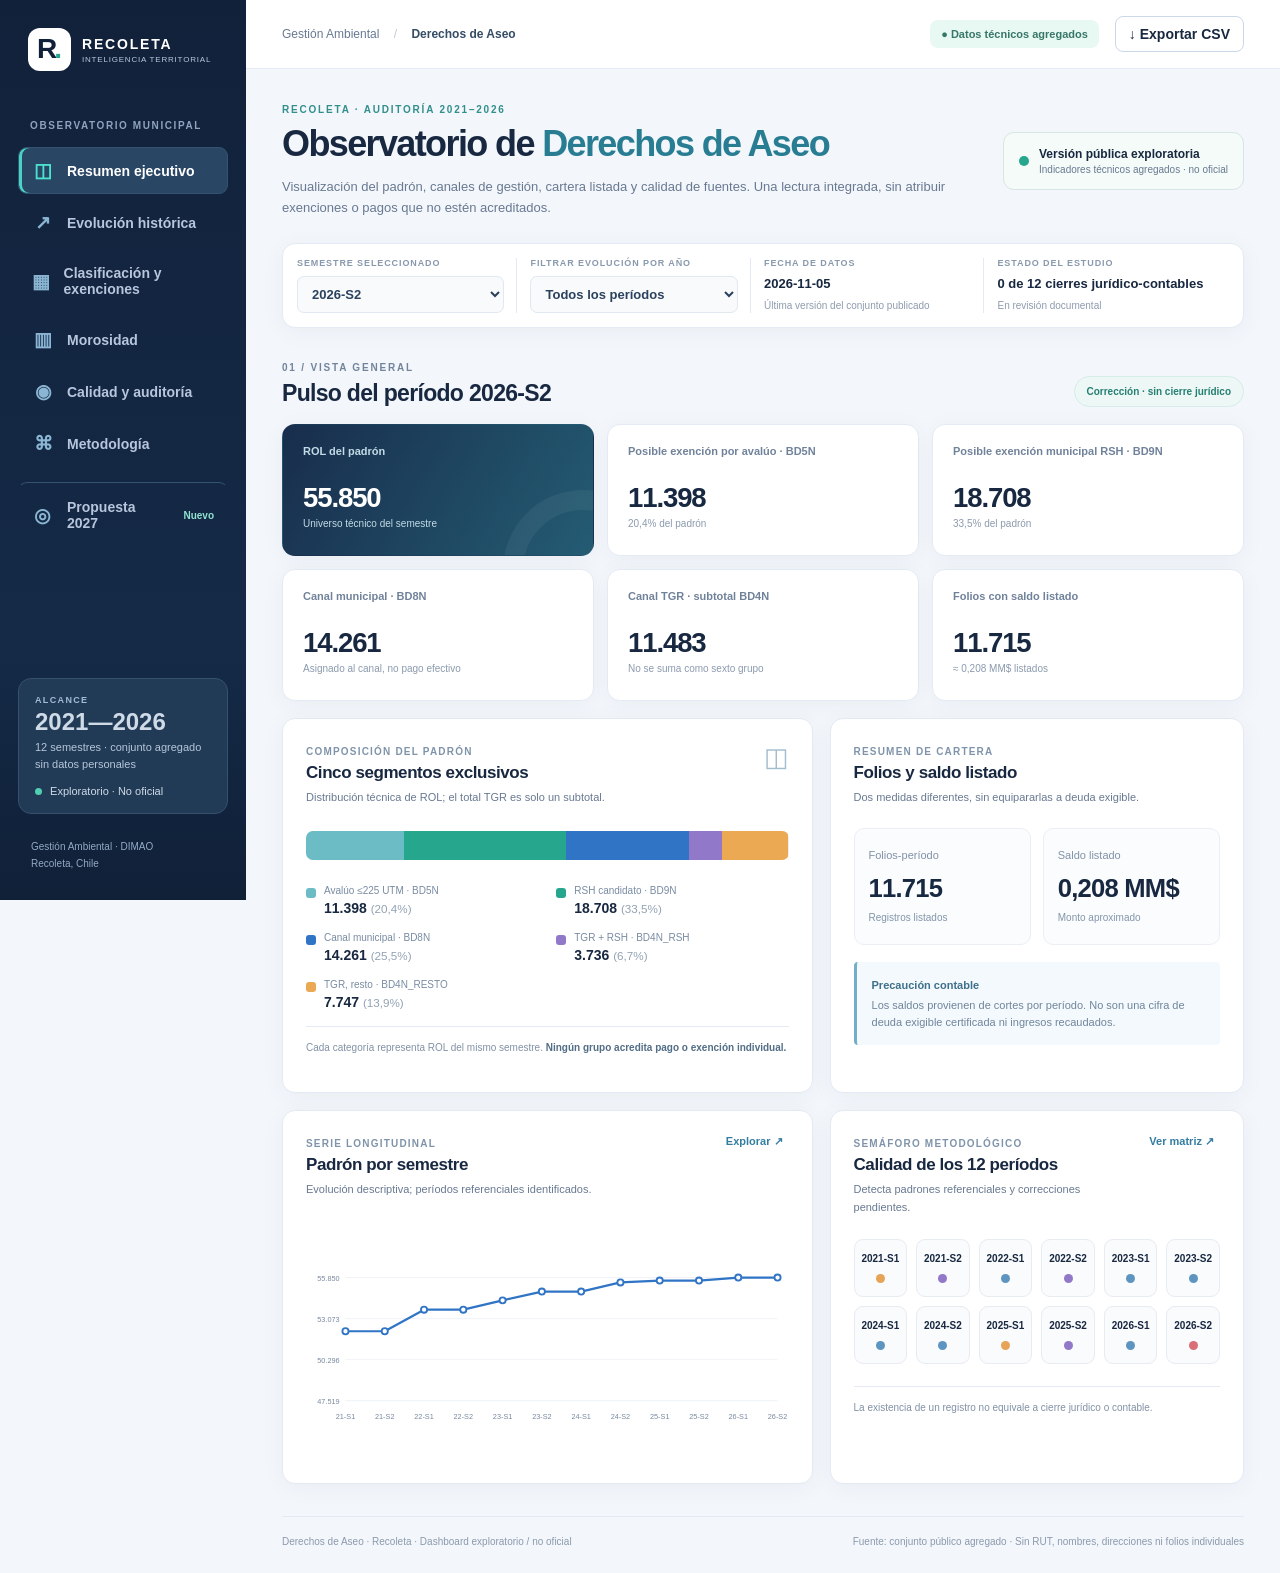
==== v2/index.html @ 68f9897b "CE08 interfaz: lectura de estado, leyenda de cinco grupos y tabla de saldo residual por semestre" ====
<!doctype html>
<html lang="es">
<head>
  <meta charset="utf-8"><meta name="viewport" content="width=device-width,initial-scale=1">
  <meta name="theme-color" content="#12213c"><meta name="description" content="Observatorio exploratorio de derechos de aseo de Recoleta, 2021–2026. Indicadores agregados, gráficos, tablas y metodología.">
  <title>Observatorio de Derechos de Aseo · Recoleta</title>
  <link rel="stylesheet" href="assets/style.css">
  <script src="assets/app.js" defer></script>
  <link rel="stylesheet" href="assets/cartera_exenciones.css">
  <link rel="stylesheet" href="assets/deuda_depurada.css">
  <script src="assets/cartera_exenciones.js" defer></script>
  <script src="assets/deuda_depurada.js" defer></script>
</head>
<body>
<div class="shell">
  <aside class="sidebar" aria-label="Navegación principal">
    <div class="brand"><div class="brandmark" aria-hidden="true">R<span>.</span></div><div><b>RECOLETA</b><small>INTELIGENCIA TERRITORIAL</small></div></div>
    <div class="side-label">OBSERVATORIO MUNICIPAL</div>
    <nav id="sideNav" class="sidenav" aria-label="Secciones del observatorio">
      <button class="nav active" data-view="resumen" aria-current="page"><span class="navico">◫</span> Resumen ejecutivo</button>
      <button class="nav" data-view="evolucion"><span class="navico">↗</span> Evolución histórica</button>
      <button class="nav" data-view="clasificacion"><span class="navico">▦</span> Clasificación y exenciones</button>
      <button class="nav" data-view="cartera"><span class="navico">▥</span> Morosidad</button>
      <button class="nav" data-view="calidad"><span class="navico">◉</span> Calidad y auditoría</button>
      <button class="nav" data-view="metodologia"><span class="navico">⌘</span> Metodología</button>
      <a class="nav" href="propuesta-2027/" style="text-decoration:none;border-top:1px solid #355370;margin-top:10px;padding-top:16px" aria-label="Abrir módulo independiente Propuesta 2027"><span class="navico" aria-hidden="true">◎</span> Propuesta 2027 <span style="font-size:10px;color:#92e2d1;margin-left:auto">Nuevo</span></a>
    </nav>
    <div class="side-note"><div class="side-note-label">ALCANCE</div><b>2021—2026</b><p>12 semestres · conjunto agregado sin datos personales</p><span class="side-dot"></span> Exploratorio · No oficial</div>
    <div class="side-foot">Gestión Ambiental · DIMAO<br>Recoleta, Chile</div>
  </aside>
  <div class="workspace">
    <header class="topbar"><div class="crumb">Gestión Ambiental <span>/</span> <strong>Derechos de Aseo</strong></div><div class="top-actions"><span class="top-pill">● Datos técnicos agregados</span><button class="btn btn-ghost" id="downloadCsv" type="button">↓ Exportar CSV</button></div></header>
    <main id="main">
      <div class="page-head"><div><div class="eyebrow">RECOLETA · AUDITORÍA 2021–2026</div><h1>Observatorio de <em>Derechos de Aseo</em></h1><p>Visualización del padrón, canales de gestión, cartera listada y calidad de fuentes. Una lectura integrada, sin atribuir exenciones o pagos que no estén acreditados.</p></div><div class="head-stamp"><span class="stamp-dot"></span><div><b>Versión pública exploratoria</b><small>Indicadores técnicos agregados · no oficial</small></div></div></div>
      <div class="controls" aria-label="Filtros globales"><div class="control"><label for="period">SEMESTRE SELECCIONADO</label><select id="period"></select></div><div class="control"><label for="year">FILTRAR EVOLUCIÓN POR AÑO</label><select id="year"></select></div><div class="control control-status"><span>FECHA DE DATOS</span><b id="dataDate">—</b><small>Última versión del conjunto publicado</small></div><div class="control control-status"><span>ESTADO DEL ESTUDIO</span><b>0 de 12 cierres jurídico-contables</b><small>En revisión documental</small></div></div>
      <div id="loadError" role="alert" hidden></div>
      <section id="view-resumen" class="view active" aria-labelledby="title-resumen"><div class="section-title"><div><div class="eyebrow ink">01 / VISTA GENERAL</div><h2 id="title-resumen">Pulso del período <span id="periodName">—</span></h2></div><span id="statusPill" class="status-pill">Cargando…</span></div>
        <div class="kpis"><article class="kpi kpi-primary"><span>ROL del padrón</span><strong id="kRol">—</strong><small>Universo técnico del semestre</small><div class="kpi-accent"></div></article><article class="kpi"><span>Posible exención por avalúo · BD5N</span><strong id="k225">—</strong><small id="s225">Filtro técnico ≤225 UTM</small></article><article class="kpi"><span>Posible exención municipal RSH · BD9N</span><strong id="kRsh">—</strong><small id="sRsh">Coincidencia técnica</small></article><article class="kpi"><span>Canal municipal · BD8N</span><strong id="kMunicipal">—</strong><small>Asignado al canal, no pago efectivo</small></article><article class="kpi"><span>Canal TGR · subtotal BD4N</span><strong id="kTgr">—</strong><small>No se suma como sexto grupo</small></article><article class="kpi"><span>Folios con saldo listado</span><strong id="kFolios">—</strong><small id="kSaldo">Saldo: —</small></article></div>
        <div class="cards two-col"><article class="panel large"><div class="panel-header"><div><span class="mini-label">COMPOSICIÓN DEL PADRÓN</span><h3>Cinco segmentos exclusivos</h3><p>Distribución técnica de ROL; el total TGR es solo un subtotal.</p></div><span class="panel-icon">◫</span></div><div id="overviewStack" class="stack-large" role="img" aria-label="Barra de composición por cinco grupos"></div><div id="overviewLegend" class="legend-grid"></div><div class="panel-footer">Cada categoría representa ROL del mismo semestre. <b>Ningún grupo acredita pago o exención individual.</b></div></article>
        <article class="panel"><div class="panel-header"><div><span class="mini-label">RESUMEN DE CARTERA</span><h3>Folios y saldo listado</h3><p>Dos medidas diferentes, sin equipararlas a deuda exigible.</p></div></div><div id="overviewCartera" class="dual-stats"></div><div class="hint"><b>Precaución contable</b><p>Los saldos provienen de cortes por período. No son una cifra de deuda exigible certificada ni ingresos recaudados.</p></div></article></div>
        <div class="cards two-col"><article class="panel"><div class="panel-header"><div><span class="mini-label">SERIE LONGITUDINAL</span><h3>Padrón por semestre</h3><p>Evolución descriptiva; períodos referenciales identificados.</p></div><button class="text-link" data-go="evolucion">Explorar ↗</button></div><div id="overviewLine" class="chart-area" role="img" aria-label="Gráfico de evolución del padrón"></div></article><article class="panel"><div class="panel-header"><div><span class="mini-label">SEMÁFORO METODOLÓGICO</span><h3>Calidad de los 12 períodos</h3><p>Detecta padrones referenciales y correcciones pendientes.</p></div><button class="text-link" data-go="calidad">Ver matriz ↗</button></div><div id="overviewQuality" class="quality-overview"></div><div class="panel-footer">La existencia de un registro no equivale a cierre jurídico o contable.</div></article></div>
      </section>
      <section id="view-evolucion" class="view" aria-labelledby="title-evolucion"><div class="section-title"><div><div class="eyebrow ink">02 / SERIE 2021–2026</div><h2 id="title-evolucion">Evolución histórica</h2></div><span class="status-pill neutral">Comparabilidad condicionada</span></div><div class="cards"><article class="panel"><div class="panel-header"><div><span class="mini-label">COMPOSICIÓN</span><h3>Evolución de los cinco grupos</h3><p>Los tramos son excluyentes. El residuo conocido se identifica por separado.</p></div></div><div id="historicalStacks" class="historical-stack-area"></div><div id="historicLegend" class="legend-grid compact"></div></article></div><div class="cards two-col"><article class="panel"><div class="panel-header"><div><span class="mini-label">UNIVERSO SII</span><h3>ROL totales por semestre</h3></div></div><div id="historicalLine" class="chart-area"></div></article><article class="panel"><div class="panel-header"><div><span class="mini-label">VARIACIÓN</span><h3>Comparador de períodos</h3></div></div><div class="compare-controls"><label>Período A<select id="compareA"></select></label><label>Período B<select id="compareB"></select></label></div><div id="compareOutput"></div></article></div></section>
      <section id="view-clasificacion" class="view" aria-labelledby="title-clasificacion"><div class="section-title"><div><div class="eyebrow ink">03 / PADRÓN Y BENEFICIOS</div><h2 id="title-clasificacion">Clasificación técnica del padrón</h2></div></div><div class="cards"><article class="panel"><div class="panel-header"><div><span class="mini-label">ESQUEMA DE FORMACIÓN</span><h3>De BD1 a las cinco categorías</h3><p>Subdivisión técnica del padrón del período activo; no son resoluciones de exención.</p></div></div><div class="flowtop"><div class="rootbox"><small>UNIVERSO BASE · BD1</small><b id="flowRoot">— ROL</b></div><div class="connector-down"></div></div><div id="flowGroups" class="flowgrid"></div><div class="flow-sub"><span>Subtotal BD4N</span><strong id="flowTgr">—</strong><small>BD4N_RSH + BD4N_RESTO; no se suma nuevamente al total</small></div></article></div><div class="cards"><article class="panel"><div class="panel-header"><div><span class="mini-label">TABLA EXPLICATIVA</span><h3>Categorías, cantidades y criterios de lectura</h3></div></div><div class="table-scroll"><table><thead><tr><th>Descripción ciudadana</th><th>Código</th><th>ROL</th><th>% BD1</th><th>Qué NO demuestra</th></tr></thead><tbody id="groupTable"></tbody></table></div></article></div></section>
      <section id="view-cartera" class="view" aria-labelledby="title-cartera"><div class="section-title"><div><div class="eyebrow ink">04 / MOROSIDAD</div><h2 id="title-cartera">Morosidad</h2></div><span class="status-pill warning">Sin conciliación contable completa</span></div><div class="da-audit-panel" aria-labelledby="da-audit-roles">
  <div class="section-title da-audit-heading">
    <div><div class="eyebrow ink">04.B / VERIFICACIÓN DE EXENCIONES</div><h3 id="da-audit-roles">Auditoría de cuotas potencialmente exentas</h3></div>
    <span class="status-pill warning">Diagnóstico técnico · no es una orden de descarga</span>
  </div>
  <p class="da-intro">Cruce semestral de cartera listada con candidaturas RSH (BD9N), filtro de avalúo ≤225 UTM (BD5N) y marca RSH del canal TGR (BD4N_RSH). <strong>Una coincidencia no acredita que la cuota se haya emitido incorrectamente.</strong> El criterio legal de 225 UTM exige vivienda o unidad habitacional y validación del período. El canal TGR se presenta por separado: no es objeto directo de descarga SMC.</p>
  <div class="da-audit-controls">
    <label>Año<select id="da-audit-year"><option value="todos">Todos los años</option><option>2021</option><option>2022</option><option>2023</option><option>2024</option><option>2025</option><option>2026</option></select></label>
    <label>Condición / canal<select id="da-audit-type"><option value="smc">BD9N + BD5N · cartera municipal</option><option value="rsh">BD9N · RSH candidato</option><option value="avaluo">BD5N · filtro avalúo</option><option value="tgr">BD4N_RSH · canal TGR</option></select></label>
    <label>Estado de fuente<select id="da-audit-state"><option value="todos">Todos los estados</option><option value="propia">Clasificación del semestre</option><option value="recalculada">Recruce corregido</option><option value="referencial">S1 reutilizado como referencia S2</option><option value="sincruce">Sin cruce individual</option></select></label>
    <label>Semestre<select id="da-audit-period"><option value="todos">Todos los semestres</option></select></label>
  </div>
  <section class="da-net-panel" id="da-net-panel" aria-labelledby="da-net-title">
    <div class="da-net-head"><span class="mini-label">LECTURA CENTRAL / DEUDA Y EXENCIONES</span>
      <h3 id="da-net-title">Deuda morosa registrada frente a deuda depurada</h3>
      <p>Este módulo integra 12 semestres de saldos y ROL prediales distintos extraídos de la cartera, junto con coincidencias técnicas y hallazgos focales de los expedientes de 2025-S2 y 2026 que requieren estudio. La deuda corregida se informará solo cuando exista conciliación por cuota y movimientos SMC/DAF. Una candidatura RSH no es una exención aprobada; no aparecer en un cruce no demuestra un cobro correcto.</p>
    </div>
    <section class="da-net-coverage" aria-label="Cobertura de la consolidación de morosidad">
      <div class="da-net-coverage-head"><span class="mini-label">AVANCE DOCUMENTAL · COBERTURA SEGÚN FILTROS</span><h4>Qué tenemos y qué falta validar</h4>
        <p>El conteo de ROL prediales por semestre ya está recuperado. El cruce técnico con SII/RSH y el cierre jurídico-contable son tareas diferentes. Los indicadores se refieren a las ventanas del extracto con corte 28-10-2026.</p></div>
      <div class="da-net-coverage-grid">
        <div class="da-net-coverage-item"><small>Folios y saldos de cartera</small><strong id="da-net-cov-cartera">—</strong><span>Extractos semestrales con corte común</span></div>
        <div class="da-net-coverage-item"><small>Conteos de ROL completos</small><strong id="da-net-cov-roles">—</strong><span id="da-net-cov-roles-note">Verificación de claves faltantes</span></div>
        <div class="da-net-coverage-item"><small>Cruce técnico SII/RSH disponible</small><strong id="da-net-cov-cross">—</strong><span id="da-net-cov-cross-note">Dos cruces son referenciales</span></div>
        <div class="da-net-coverage-item"><small>Cierres jurídico-contables acreditados</small><strong id="da-net-cov-legal">—</strong><span id="da-net-cov-legal-note">Pendiente validar actos, cuotas y movimientos</span></div>
      </div>
      <p class="da-net-coverage-note">«Completo» para ROL significa conteo de identificadores distintos en el extracto de ese semestre, <strong>no personas únicas ni deuda exigible.</strong> Para 2025-S2 existe una clave vacía: 8.144 ROL identificados y un identificador no resuelto. Los ROL no se suman entre semestres.</p>
    </section>
    <p id="da-net-ce08-status" class="da-net-ce08-status" aria-live="polite">CE08 · Esperando resultados de cruce real autorizados; se conserva la clasificación parcial CE06.</p>
    <div class="da-net-grid" aria-live="polite">
      <article class="da-net-card"><small>Deuda morosa registrada (saldo listado)</small><strong id="da-net-gross">—</strong><p id="da-net-folios">Folios-período</p></article>
      <article class="da-net-card"><small>ROL prediales distintos con saldo</small><strong id="da-net-roles">—</strong><p id="da-net-roles-note">Se cuentan por semestre, no son personas únicas.</p></article>
      <article class="da-net-card"><small>Saldo con coincidencias técnicas de exención</small><strong id="da-net-candidates">—</strong><p id="da-net-candidates-detail">No descontable sin verificar acto y cuota</p></article>
      <article class="da-net-card da-net-pending"><small>Deuda con cobro correcto acreditado</small><strong id="da-net-correct">S/I</strong><p>No equivale a «sin señal de exención»</p></article>
      <article class="da-net-card da-net-pending"><small>Deuda morosa después de correcciones acreditadas</small><strong id="da-net-adjusted">S/I · pendiente</strong><p>Requiere movimientos conciliados para cada cuota</p></article>
    </div>
    <div class="da-net-comparison"><h4>Comparación de los dos indicadores principales</h4>
      <div class="da-net-measure"><div class="da-net-measure-head"><strong>Saldo moroso registrado</strong><span>Base observada</span></div><div class="da-net-measure-track"><span id="da-net-gross-bar" class="da-net-gross-bar" role="img"></span></div></div>
      <div class="da-net-measure"><div class="da-net-measure-head"><strong>Saldo moroso depurado y conciliado</strong><span>Resultado sujeto a acreditación</span></div><div class="da-net-measure-track"><span id="da-net-adjust-bar" class="da-net-adjust-bar da-net-unknown">S/I · no calculable todavía</span></div></div>
      <p id="da-net-adjust-note" class="da-net-foot">No hay saldo depurado verificable todavía.</p>
    </div>
    <article class="da-net-focus" aria-labelledby="da-net-focus-title">
      <div class="da-net-focus-heading"><span class="mini-label">2026 · PRIMER LOTE DE CONCILIACIÓN</span><h4 id="da-net-focus-title">Revisión focal de cuotas con posible exención</h4><p>Una nómina o acto no equivale a una cuota mal cobrada. Esta vista muestra qué parte ya fue cotejada técnicamente y qué falta validar por obligación.</p></div>
      <div id="da-net-focal-content" aria-live="polite">Cargando evidencia 2026...</div>
    </article>
    <div class="da-net-breakdown"><div class="da-net-breakdown-head"><h4>Composición de los saldos morosos registrados por semestre</h4>
      <label for="da-net-unit">Ver barras en <select id="da-net-unit"><option value="saldo">Montos CLP</option><option value="folios">Folios del extracto</option></select></label></div>
      <div class="da-net-legend">
        <span><i class="da-net-chip candidate" aria-hidden="true"></i>Coincidencia técnica · requiere validar exención</span>
        <span><i class="da-net-chip other" aria-hidden="true"></i>Sin coincidencia técnica en cruce masivo · NO equivale a cobro correcto</span>
        <span><i class="da-net-chip focal" aria-hidden="true"></i>Hallazgo focal de nómina/BD provisional · pendiente de validar</span>
        <span><i class="da-net-chip unknown" aria-hidden="true"></i>Resto sin clasificación masiva comparable</span>
      </div>
      <div id="da-net-ce08-legend" class="da-net-legend da-net-ce08-legend" hidden>
        <span><i class="da-net-chip bd5n" aria-hidden="true"></i>Posible exención por avalúo (BD5N)</span>
        <span><i class="da-net-chip bd9n" aria-hidden="true"></i>Posible exención municipal RSH (BD9N)</span>
        <span><i class="da-net-chip bd8n" aria-hidden="true"></i>Cobro municipal (BD8N)</span>
        <span><i class="da-net-chip bd4n-rsh" aria-hidden="true"></i>Canal TGR con marca RSH (BD4N_RSH)</span>
        <span><i class="da-net-chip bd4n-resto" aria-hidden="true"></i>Canal TGR sin marca RSH (BD4N_RESTO)</span>
        <span><i class="da-net-chip unknown" aria-hidden="true"></i>Residuo sin clasificación</span>
      </div>
      <div id="da-net-bars" aria-label="Composición técnica de saldos registrados por semestre"></div>
      <p id="da-net-chart-caption" class="da-net-foot"></p><p id="da-net-scope" class="da-net-foot"></p>
      <div id="da-net-focal-summary" class="da-net-focal-summary" aria-live="polite" aria-label="Hallazgos recuperados de los tres semestres sin clasificación masiva" hidden></div>
      <section id="da-net-ce08-detail" class="da-net-ce08-detail" aria-label="Desglose técnico CE08 de períodos revisados" hidden>
        <h4>Detalle de cinco grupos del cruce autorizado CE08</h4>
        <p>Importes de cartera asignados técnicamente por grupo, más folios residuales. BD4N corresponde al canal TGR. No equivale a exenciones otorgadas ni a deuda depurada.</p>
        <div class="da-net-ce08-scroll"><table><thead><tr>
          <th>Semestre</th><th>Avalúo ≤225 UTM · BD5N</th><th>RSH municipal · BD9N</th>
          <th>Cobro municipal · BD8N</th><th>TGR marca RSH · BD4N_RSH</th>
          <th>TGR resto · BD4N_RESTO</th><th>Sin grupo (residuo)</th>
        </tr></thead><tbody id="da-net-ce08-body"></tbody></table></div>
      </section>
    </div>
    <div class="da-net-actions"><button type="button" id="da-net-export" class="da-net-export">Exportar comparación (CSV agregado)</button></div>
    <div class="da-net-table-wrap"><table class="da-net-table"><thead><tr>
      <th>Semestre</th><th>Folios registrados</th><th>ROL distintos identificados</th><th>Morosidad registrada CLP</th>
      <th>Coincidencias técnicas CLP</th><th>Hallazgos focales CLP (otra metodología)</th><th>Sin coincidencia técnica CLP</th>
      <th>Sin clasificar CLP</th><th>Cobro correcto acreditado CLP</th>
      <th>Correcciones conciliadas CLP</th><th>Morosidad depurada CLP</th>
    </tr></thead><tbody id="da-net-table"><tr><td colspan="11">Cargando comparación...</td></tr></tbody></table></div>
    <section class="da-net-gaps-panel" aria-labelledby="da-net-gaps-title">
      <div class="da-net-gaps-heading"><span class="mini-label">CONCILIACIÓN · 12 SEMESTRES</span><h4 id="da-net-gaps-title">Estado y próximo cruce necesario en cada período</h4>
      <p>Esta tabla explica los campos pendientes del comparador y permite distinguir calidad del ROL, cruce técnico, fundamentación de exenciones y movimientos contables. No asigna cero a resultados sin respaldo.</p></div>
      <div class="da-net-gaps-scroll"><table class="da-net-gaps-table"><thead><tr><th>Semestre</th><th>ROL prediales del extracto</th><th>Calidad del cruce técnico</th><th>Casos sin grupo técnico</th><th>Causal / acto de exención</th><th>Conciliación contable</th><th>Acción para cerrar brecha</th></tr></thead>
      <tbody id="da-net-gaps"><tr><td colspan="7">Cargando cobertura...</td></tr></tbody></table></div>
      <p id="da-net-gaps-note" class="da-net-foot"></p>
      <p class="da-net-foot">Fuente de los conteos: DA11, extracción agregada de 26 ventanas de vencimiento, con notas de excepción para 2022-S1, 2024-S1/S2 y 2025-S2. <a href="../data/morosidad_cobertura_12_periodos_v1.json" target="_blank" rel="noopener noreferrer">Consultar consolidado y trazabilidad (JSON)</a>.</p>
    </section>
    <p class="da-net-foot">El futuro agregado CE08 puede completar hasta cinco grupos por período solo después de revisión y autorización independiente. Mientras no exista ese agregado, las barras siguen con las señales parciales CE06. La composición <strong>no identifica todavía cuotas individualmente acreditadas</strong>: usa folios del extracto al 28-10-2026 y montos agregados. En 2025-S2 y 2026 los segmentos morados son alertas focales que no reemplazan el cruce BD9N/BD5N integral: el resto continúa gris, sin clasificar. «S/I» significa desconocido/no acreditado, jamás cero. Los semestres 2021-S2 y 2022-S2 usan clasificaciones S1 referenciales (*). Las alertas de la cohorte amplia 2026-S1 y TGR no son sumables al grupo técnico SMC ni a las señales focales de otra metodología. Filtros aplicados: año, semestre y calidad de fuente de la sección superior; la selección «Condición / canal» no cambia esta comparación de cartera total.</p>
    <p id="da-net-error" class="da-net-error" role="alert" hidden></p>
  </section>
  <div class="da-audit-kpis" aria-live="polite">
    <div class="da-audit-kpi"><small>Semestres con clasificación en selección</small><strong id="da-audit-coverage">—</strong><span id="da-audit-coverage-note">Verificando fuentes</span></div>
    <div class="da-audit-kpi"><small>Folios-período de coincidencia técnica</small><strong id="da-audit-folios">—</strong><span>No equivale a roles únicos ni cuotas indebidas</span></div>
    <div class="da-audit-kpi"><small>Saldo listado de esas coincidencias</small><strong id="da-audit-balance">—</strong><span>MM$ = mil millones de CLP · no deuda exigible</span></div>
    <div class="da-audit-kpi da-audit-kpi-caution"><small>Descargas SMC acreditadas</small><strong id="da-audit-confirmed">Sin determinar</strong><span>No existe conciliación de actos y movimientos por cuota</span></div>
  </div>
  <article class="panel da-audit-chart-panel">
    <div class="panel-header"><div><span class="mini-label">EVOLUCIÓN SEMESTRAL · SOLO CLASIFICACIÓN TÉCNICA</span><h3 id="da-audit-chart-label">Folios-período detectados por cruce</h3></div></div>
    <div class="da-audit-chart-scroll"><div id="da-audit-chart" class="da-audit-bars" role="img" aria-label="Distribución por semestre de folios asociados a coincidencias técnicas"></div></div>
    <p class="footnote">Los períodos sin cruce se muestran como «S/I», nunca como cero. Los dos semestres clasificados reutilizando la base S1 no demuestran vigencia S2. Los folios pueden representar registros de un mismo rol en cuotas diferentes.</p>
  </article>
  <article class="panel da-audit-table-panel">
    <div class="panel-header"><div><span class="mini-label">MATRIZ DE 12 PERÍODOS</span><h3>Coincidencias por clasificación y canal</h3></div><button class="da-export" id="da-audit-export" type="button">Descargar matriz filtrada (CSV)</button></div>
    <div class="table-scroll"><table><thead><tr><th>Período</th><th>Estado de fuente</th><th>Folios de cartera</th><th>Saldo listado total (MM$)</th><th>BD9N RSH candidato</th><th>BD5N avalúo</th><th>TGR-RSH (no SMC)</th><th>Subtotal técnico SMC</th><th>Saldo subtotal (MM$)</th></tr></thead><tbody id="da-audit-table"><tr><td colspan="9">Cargando diagnóstico agregado...</td></tr></tbody></table></div>
    <p class="footnote">Solo se suman grupos excluyentes BD9N + BD5N. El subtotal excluye TGR y alertas focales, y no identifica cuotas aptas para baja. Para 2025-S1 se usa el cruce corregido; otros semestres mantienen su fuente declarada.</p>
  </article>
  <article class="panel da-audit-2026-panel">
    <div class="panel-header"><div><span class="mini-label">2026 · DATOS COMPROBADOS Y BRECHAS</span><h3>Detalle de cartera y evidencia de exenciones, por semestre</h3></div></div>
    <div class="table-scroll"><table><thead><tr><th>Período</th><th>Folios con saldo</th><th>Saldo listado (CLP)</th><th>ROL BD9N en padrón (no deuda)</th><th>ROL con acto Res. 2628 (no deuda)</th><th>Cotejo focal presente en morosos (rol-cuota)</th><th>Saldo focal con recargos (CLP)</th><th>Estado de conciliación</th></tr></thead><tbody id="da-audit-2026-table"><tr><td colspan="8">Cargando evidencia 2026...</td></tr></tbody></table></div>
    <p class="footnote">BD9N es una clasificación de ROL del padrón, NO la cantidad de cuotas con deuda. Las 2.526 combinaciones de 2026-S1 son una cohorte focal, con monto que suma saldo, reajustes y multas, y pueden solaparse con otros grupos: no se agregan al saldo general. En 2026-S2, 2.832 ROL figuran en una resolución anual; falta acreditar su carga efectiva en SMC. S/I significa evidencia no disponible, no cero.</p>
  </article>
  <article class="panel da-audit-alert-panel"><div class="panel-header"><div><span class="mini-label">REVISIÓN PRIORITARIA</span><h3>Hallazgos focales que no deben sumarse al subtotal</h3></div></div><div id="da-audit-alerts">Cargando hallazgos...</div></article>
  <article class="panel da-audit-method-panel"><div class="panel-header"><div><span class="mini-label">CONDICIONES PARA CORREGIR EN SMC</span><h3>Puertas previas a cualquier descarga administrativa</h3></div></div><ol><li>Verificar ROL, destino habitacional, UTM y antecedente aplicable al semestre.</li><li>Localizar acto municipal de exención, nómina individual aprobada y vigencia por cuota.</li><li>Conciliar folio, número real de cuota, giro, pagos, abonos, anulaciones y estado de deuda en SMC/DAF/Tesorería.</li><li>Confirmar atribuciones, autorización y procedimiento de ajuste, sin ejecutar modificaciones desde este dashboard.</li><li>Reprocesar y comprobar acuses, trazas de usuario/fecha y saldos resultantes antes de cerrar el caso.</li></ol>
    <p class="footnote"><a href="../data/cartera_exenciones_auditoria_v1.json" target="_blank" rel="noopener noreferrer">Descargar fuente agregada (JSON)</a> · Corte de cartera 28-10-2026 · Cálculo 16-11-2026. Datos individuales permanecen restringidos.</p>
  </article>
  <p id="da-audit-error" class="da-audit-error" hidden role="alert"></p>
</div>
  <div class="da-net-history" id="da-net-historical"><div class="da-net-history-head"><div class="mini-label">ANEXO HISTÓRICO · 12 SEMESTRES</div><h3>Serie original de folios y saldos</h3><p>Consulta los indicadores históricos originales, conservados para trazabilidad. La comparación de deuda y exenciones aparece arriba.</p></div><div class="cards two-col"><article class="panel"><div class="panel-header"><div><span class="mini-label">VOLUMEN</span><h3>Folios con saldo por semestre</h3></div></div><div id="folioBars" class="chart-area"></div></article><article class="panel"><div class="panel-header"><div><span class="mini-label">MONTO</span><h3>Saldo listado aproximado (MM$ · mil millones de pesos)</h3></div></div><div id="saldoBars" class="chart-area"></div></article></div><div class="cards two-col"><article class="panel"><div class="panel-header"><div><span class="mini-label">SUMA HISTÓRICA</span><h3>Magnitudes acumuladas</h3></div></div><div class="total-row"><div><small>Folios-período</small><strong id="totalFolios">—</strong></div><div><small>Suma de montos · MM$ (mil millones)</small><strong id="totalSaldos">—</strong></div></div><p class="footnote">La suma de cortes semestrales no representa personas únicas, ingresos cobrados ni deuda exigible en una fecha única.</p></article><article class="panel"><div class="panel-header"><div><span class="mini-label">LECTURA RESPONSABLE</span><h3>Qué podemos y qué no podemos concluir</h3></div></div><div class="okline">✓ Existen folios y saldos asociados a períodos.</div><div class="noline">— No se acredita pago, exigibilidad ni cobro indebido.</div><div class="noline">— Faltan movimientos, abonos, anulaciones y actos por folio.</div><div class="noline">— ROL únicos de cartera solo cuando están verificados.</div></article></div><div class="cards"><article class="panel"><div class="panel-header"><div><span class="mini-label">DETALLE AGREGADO</span><h3>Tabla de cartera</h3></div></div><div class="table-scroll"><table><thead><tr><th>Semestre</th><th>Folios listados</th><th>ROL distintos acreditados</th><th>Saldo listado (MM$ · mil millones)</th><th>Estado de fuente</th></tr></thead><tbody id="carteraTable"></tbody></table></div></article></div>
</div>
</section>
      <section id="view-calidad" class="view" aria-labelledby="title-calidad"><div class="section-title"><div><div class="eyebrow ink">05 / TRAZABILIDAD</div><h2 id="title-calidad">Calidad de datos y controles</h2></div></div><div class="cards"><article class="panel"><div class="panel-header"><div><span class="mini-label">MATRIZ DE CONTROL</span><h3>Estado por semestre</h3><p>Selecciona una celda para consultar las restricciones documentales correspondientes.</p></div></div><div id="qualityMatrix" class="quality-matrix"></div><div id="qualityDetail" class="quality-detail"></div></article></div><div class="cards"><article class="panel"><div class="panel-header"><div><span class="mini-label">AUDITORÍA ESTRUCTURADA</span><h3>Tabla de todos los períodos</h3></div><div class="table-tools"><label for="sortBy">Ordenar</label><select id="sortBy"><option value="periodo">Período</option><option value="rol">ROL totales</option><option value="folios">Folios</option><option value="saldo">Saldo listado</option></select></div></div><div class="table-scroll"><table><thead><tr><th>Período</th><th>BD1</th><th>BD5N</th><th>BD9N</th><th>BD8N</th><th>BD4N_RSH</th><th>BD4N_RESTO</th><th>TGR subtotal</th><th>Folios</th><th>Saldo MM$ (mil millones)</th><th>Fuente</th></tr></thead><tbody id="fullTable"></tbody></table></div></article></div></section>
      <section id="view-metodologia" class="view" aria-labelledby="title-metodologia"><div class="section-title"><div><div class="eyebrow ink">06 / CÓMO SE CONSTRUYE</div><h2 id="title-metodologia">Metodología y reglas de interpretación</h2></div></div><div class="cards"><article class="panel"><div class="panel-header"><div><span class="mini-label">FLUJO GENERAL</span><h3>De las fuentes a los indicadores</h3></div></div><div class="source-grid"><div><b>SII</b><small>Predios y avalúos</small></div><div><b>RSH</b><small>Candidaturas sociales</small></div><div><b>DOM</b><small>Maestro de roles</small></div><div><b>Resoluciones</b><small>Actos y vigencia</small></div><div><b>TGR / Cartera</b><small>Canal y saldos</small></div></div><div class="method-arrow">↓</div><div class="method-steps"><div><small>01</small><b>Normalización</b><span>Versiones y claves</span></div><div><small>02</small><b>Cruce</b><span>Coincidencias</span></div><div><small>03</small><b>Clasificación</b><span>Cinco grupos</span></div><div><small>04</small><b>Control</b><span>Cuadratura y alertas</span></div><div><small>05</small><b>Indicadores</b><span>Agregados</span></div></div></article></div><div class="cards two-col"><article class="panel"><div class="panel-header"><div><span class="mini-label">PUERTAS DE EVIDENCIA</span><h3>De coincidencia técnica a condición jurídica</h3></div></div><div class="gate-flow"><div><b>1. Coincidencia técnica</b><p>Un rol coincide con criterios o fuentes.</p></div><span>↓</span><div><b>2. Respaldo administrativo</b><p>Acto, vigencia, destino y semestre acreditados.</p></div><span>↓</span><div><b>3. Carga y movimientos</b><p>Conciliación de cuenta, pagos y ajustes.</p></div><span>↓</span><div class="last"><b>4. Resultado acreditado</b><p>Solo después de cerrar las verificaciones.</p></div></div></article><article class="panel"><div class="panel-header"><div><span class="mini-label">DICCIONARIO</span><h3>Conceptos que no deben confundirse</h3></div></div><dl class="dictionary"><dt>Posible exención</dt><dd>Candidatura técnica, no beneficio concedido.</dd><dt>Canal TGR</dt><dd>No acredita pago efectivo de derechos de aseo.</dd><dt>Folio con saldo listado</dt><dd>Registro de cartera, no contribuyente único.</dd><dt>Saldo listado</dt><dd>No equivale a deuda exigible certificada.</dd><dt>Sin datos</dt><dd>Información no acreditada; no debe interpretarse como cero.</dd></dl></article></div></section>
      <footer class="footer"><span>Derechos de Aseo · Recoleta · Dashboard exploratorio / no oficial</span><span>Fuente: conjunto público agregado · Sin RUT, nombres, direcciones ni folios individuales</span></footer>
    </main>
  </div>
</div>
</body>
</html>
---- v2/assets/style.css ----
:root{--navy:#11213a;--navy2:#182d4b;--surface:#fff;--bg:#f3f6fb;--ink:#182840;--muted:#687991;--line:#e4eaf3;--blue:#3074c5;--teal:#26a68d;--cyan:#6cbcc6;--amber:#eba954;--purple:#9278c9;--alert:#ca8648;--shadow:0 4px 24px rgba(24,45,75,.045)}
*{box-sizing:border-box}html{scroll-behavior:smooth}body{font-family:Inter,ui-sans-serif,-apple-system,BlinkMacSystemFont,"Segoe UI",sans-serif;color:var(--ink);background:var(--bg);margin:0;font-size:14px}button,select{font:inherit}button{cursor:pointer}button:focus-visible,select:focus-visible,a:focus-visible{outline:3px solid #39a8c5;outline-offset:2px}a{color:var(--blue)}.shell{display:grid;grid-template-columns:246px minmax(0,1fr);min-height:100vh}.sidebar{background:linear-gradient(180deg,#12213a,#142a47 72%,#102037);color:#fff;padding:28px 18px;display:flex;flex-direction:column;position:sticky;top:0;height:100vh;overflow-y:auto}.brand{display:flex;align-items:center;gap:11px;margin:0 10px 49px}.brandmark{background:#fff;color:var(--navy);font-size:28px;font-weight:900;width:43px;height:43px;border-radius:12px;text-align:center;line-height:42px;letter-spacing:-3px;padding-right:3px}.brandmark span{color:var(--teal)}.brand b{font-size:14px;letter-spacing:.13em}.brand small{font-size:8px;display:block;letter-spacing:.1em;color:#b9c9dc;margin-top:3px}.side-label{font-size:10px;letter-spacing:.16em;font-weight:750;color:#8ea3be;margin:0 12px 16px}.sidenav{display:grid;gap:5px}.nav{text-align:left;border:1px solid transparent;background:transparent;color:#b7c6dc;border-radius:9px;padding:13px 13px;font-weight:600;display:flex;align-items:center;gap:13px}.nav:hover{background:#233b58;color:white}.nav.active{background:#294664;color:white;border-color:#355370;box-shadow:inset 3px 0 #49d3c2}.navico{width:22px;text-align:center;font-size:19px;color:#8bb6d3;line-height:1}.nav.active .navico{color:#4be3ce}.side-note{background:#213a56;border:1px solid #36516d;border-radius:13px;margin-top:auto;padding:16px}.side-note-label{font-size:9px;letter-spacing:.15em;color:#a3bbd6;font-weight:800}.side-note>b{font-size:24px;display:block;margin:3px 0}.side-note p{font-size:11px;color:#b7c7da;line-height:1.5;margin:2px 0 13px}.side-dot{display:inline-block;width:7px;height:7px;background:#51ceb1;border-radius:50%;margin-right:5px}.side-note{font-size:11px;color:#cfdae7}.side-foot{font-size:10px;color:#92a9c5;line-height:1.7;margin:24px 13px 0}.workspace{min-width:0}.topbar{height:69px;border-bottom:1px solid var(--line);background:white;padding:0 36px;display:flex;align-items:center;justify-content:space-between;gap:12px}.crumb{font-size:12px;color:var(--muted)}.crumb span{padding:0 11px;color:#bdc8d8}.crumb strong{color:#354c65}.top-actions{display:flex;align-items:center;gap:16px}.top-pill{font-size:11px;color:#377767;background:#e8f8f3;padding:8px 11px;border-radius:8px;font-weight:700}.btn{border:1px solid #cbd8e8;border-radius:8px;padding:9px 13px;font-weight:650;color:var(--ink);background:white}.btn:hover{background:#f1f7ff}.workspace main{max-width:1620px;margin:auto;padding:35px 36px 26px}.page-head{display:flex;justify-content:space-between;align-items:center;gap:25px;margin-bottom:25px}.eyebrow{font-size:10px;letter-spacing:.18em;font-weight:800;color:#328f8b}.eyebrow.ink{color:#71849c}.page-head h1{font-size:clamp(25px,3vw,36px);letter-spacing:-.045em;line-height:1.1;margin:9px 0 12px}.page-head h1 em{font-style:normal;color:#287d93}.page-head p{line-height:1.65;color:var(--muted);max-width:820px;margin:0;font-size:13px}.head-stamp{border:1px solid #d7e6e1;background:#f4fbf8;border-radius:11px;padding:14px 15px;display:flex;align-items:center;gap:10px;flex-shrink:0}.stamp-dot{width:10px;height:10px;background:#26a68d;border-radius:50%}.head-stamp b,.head-stamp small{display:block}.head-stamp b{font-size:12px}.head-stamp small{font-size:10px;color:var(--muted);margin-top:3px}.controls{display:grid;grid-template-columns:1fr 1fr 1fr 1.05fr;gap:13px;background:white;border:1px solid var(--line);padding:14px;border-radius:13px;box-shadow:var(--shadow);margin-bottom:34px}.control{border-right:1px solid var(--line);padding-right:12px;min-width:0}.control:last-child{border-right:none}.control label,.control-status>span{display:block;color:#8999ad;letter-spacing:.1em;font-weight:800;font-size:9px;margin-bottom:8px}.control select{display:block;width:100%;font-size:13px;font-weight:750;color:#2b425e;border:1px solid #e0e8f2;border-radius:7px;background:#f8fafc;padding:9px 10px}.control-status b{display:block;font-size:13px;margin:0 0 5px}.control-status small{font-size:10px;color:#8d9bae}.view{display:none}.view.active{display:block}.section-title{display:flex;align-items:end;justify-content:space-between;gap:16px;margin-bottom:17px}.section-title h2{font-size:23px;letter-spacing:-.03em;margin:7px 0 0}.status-pill{background:#edf7f5;color:#257f72;padding:9px 12px;border:1px solid #d4ede8;border-radius:20px;font-size:10px;font-weight:800;max-width:260px;text-align:center}.status-pill.neutral{background:#eaf0f7;color:#58718f;border-color:#dce6f2}.status-pill.warning{background:#fff6ea;color:#a66b27;border-color:#f2e1c9}.kpis{display:grid;grid-template-columns:repeat(3,minmax(0,1fr));gap:13px;margin-bottom:17px}.kpi{min-height:132px;border:1px solid var(--line);background:white;border-radius:13px;padding:19px 20px;box-shadow:var(--shadow);position:relative;overflow:hidden}.kpi span{display:block;color:#70829a;font-size:11px;font-weight:700;line-height:1.35;min-height:30px}.kpi strong{display:block;font-size:clamp(22px,2.15vw,32px);font-variant-numeric:tabular-nums;letter-spacing:-.04em;margin:8px 0 4px}.kpi small{display:block;color:#8b9aad;font-size:10px}.kpi-primary{background:linear-gradient(120deg,#182d4c,#245c73);color:white;border-color:transparent}.kpi-primary span,.kpi-primary small{color:#c3dbe6}.kpi-accent{position:absolute;border:20px solid rgba(255,255,255,.05);border-radius:50%;width:160px;height:160px;right:-70px;bottom:-95px}.cards{display:grid;gap:17px;margin:0 0 17px}.cards.two-col{grid-template-columns:1.28fr 1fr}.panel{min-width:0;border:1px solid var(--line);border-radius:13px;background:var(--surface);box-shadow:var(--shadow);padding:23px}.panel.large{min-height:375px}.panel-header{display:flex;align-items:start;justify-content:space-between;gap:12px;margin-bottom:21px}.mini-label{font-size:10px;letter-spacing:.12em;color:#7f94aa;font-weight:850}.panel-header h3{font-size:17px;margin:5px 0 6px;letter-spacing:-.025em}.panel-header p{color:var(--muted);font-size:11px;line-height:1.6;margin:0}.panel-icon{font-size:26px;color:#a2bdce}.panel-footer{font-size:10px;color:#8191a5;border-top:1px solid var(--line);padding-top:13px;margin-top:16px;line-height:1.6}.panel-footer b{color:#526d85}.stack-large{height:29px;border-radius:7px;display:flex;overflow:hidden;background:#e9eef5;margin:24px 0}.stackseg{height:100%;min-width:0;transition:filter .2s}.stackseg:hover{filter:brightness(1.08)}.legend-grid{display:grid;grid-template-columns:1fr 1fr;gap:15px 18px}.legend-row{display:flex;align-items:flex-start;gap:8px;min-width:0}.legend-color{width:10px;height:10px;flex-shrink:0;border-radius:3px;margin-top:4px}.legend-label{font-size:10px;color:#798ba2;line-height:1.3;display:block}.legend-row b{font-size:14px;display:block;margin-top:3px}.dual-stats{display:grid;grid-template-columns:1fr 1fr;gap:12px}.dual-stat{border:1px solid #ebeff5;border-radius:10px;padding:20px 14px;background:#fafcfe}.dual-stat small{display:block;color:#8192a7;font-size:11px}.dual-stat b{display:block;font-size:clamp(22px,2vw,30px);letter-spacing:-.03em;margin:13px 0 5px}.dual-stat span{font-size:10px;color:#8395a9}.hint{background:#f4f9fd;border-left:3px solid #72aeca;padding:14px 15px;border-radius:4px;margin-top:17px}.hint b{font-size:11px;color:#3d708a}.hint p{margin:5px 0 0;color:#6f859b;font-size:11px;line-height:1.55}.chart-area{height:240px;min-width:0}.chart-area svg{width:100%;height:100%;display:block;overflow:visible}.chart-area text{font-family:inherit;fill:#7889a0;font-size:10px}.chart-area .gridline{stroke:#e9eef5;stroke-width:1}.chart-area .axis{stroke:#d4deeb}.text-link{border:0;background:none;font-weight:750;color:#337da1;font-size:11px;white-space:nowrap}.text-link:hover{text-decoration:underline}.quality-overview{display:grid;grid-template-columns:repeat(6,minmax(0,1fr));gap:9px;margin:22px 0}.q-mini{border:1px solid #e7ebf2;background:#f9fbfd;text-align:center;border-radius:9px;padding:13px 5px}.q-mini b{font-size:10px;display:block}.q-mini span{display:block;border-radius:50%;width:9px;height:9px;margin:10px auto 0}.quality-overview .q-mini.warn span,.qcell.warn::before{background:#e7a356}.quality-overview .q-mini.ref span,.qcell.ref::before{background:#9278c9}.quality-overview .q-mini.hist span,.qcell.hist::before{background:#5e95c0}.quality-overview .q-mini.fix span,.qcell.fix::before{background:#d96e76}.quality-overview .q-mini.unclassified span,.qcell.unclassified::before{background:#a7b0c0}.historical-stack-area{min-height:330px}.hist-row{display:grid;grid-template-columns:66px minmax(0,1fr) 62px;align-items:center;gap:12px;padding:8px 2px}.hist-row>span{font-size:11px;color:#75869b;font-weight:700}.hist-track{height:18px;border-radius:4px;background:#edf1f6;overflow:hidden;display:flex}.hist-track span{height:100%;min-width:0}.hist-row b{font-size:11px;text-align:right;font-variant-numeric:tabular-nums}.legend-grid.compact{display:flex;flex-wrap:wrap;gap:12px 20px;margin-top:22px;border-top:1px solid var(--line);padding-top:16px}.legend-grid.compact .legend-row b{display:none}.compare-controls{display:flex;gap:10px}.compare-controls label{flex:1;font-size:10px;font-weight:800;color:#8092a6}.compare-controls select{margin-top:7px;border:1px solid #dfe7f1;border-radius:7px;padding:8px;width:100%;background:#fbfcfe;color:#29435f}.compare-out{display:grid;grid-template-columns:1fr 1fr;gap:10px;margin-top:18px}.compare-out div{padding:14px;background:#f6f9fc;border:1px solid #e8eef5;border-radius:9px}.compare-out small{font-size:10px;color:#7d91a7;display:block}.compare-out b{font-size:21px;display:block;margin-top:6px}.compare-note{font-size:11px;color:#a06837;line-height:1.55;background:#fff7ec;padding:12px;border-radius:8px;margin:13px 0 0}.flowtop{text-align:center}.rootbox{background:#183653;color:white;border-radius:10px;max-width:300px;margin:auto;padding:19px}.rootbox small{font-size:10px;letter-spacing:.1em;color:#b9d9e6;display:block}.rootbox b{font-size:26px;display:block;margin-top:4px}.connector-down{height:35px;width:1px;background:#abc4d6;margin:0 auto;position:relative}.connector-down:after{content:'▼';position:absolute;bottom:-4px;left:-5px;color:#9bb7c9;font-size:11px}.flowgrid{display:grid;grid-template-columns:repeat(5,minmax(0,1fr));gap:10px}.flowcell{text-align:center;border:1px solid #dce6ee;border-top:5px solid var(--cell-color);background:#fdfefe;border-radius:9px;padding:17px 7px}.flowcell small{display:block;font-weight:800;color:#8395a8;font-size:10px}.flowcell strong{display:block;font-size:21px;letter-spacing:-.04em;margin:10px 0}.flowcell span{font-size:10px;color:#778ba1;line-height:1.5}.flow-sub{text-align:center;border:1px dashed #bbcedf;background:#f4f8fc;max-width:500px;margin:24px auto 0;padding:15px;border-radius:10px}.flow-sub span{font-size:12px;font-weight:750}.flow-sub strong{font-size:23px;display:block;margin:5px 0}.flow-sub small{color:#71869d;font-size:10px}.table-scroll{width:100%;overflow:auto}table{width:100%;border-collapse:collapse;font-size:11px;white-space:nowrap}th{color:#7890a8;text-transform:uppercase;font-size:9px;letter-spacing:.06em;text-align:left;background:#f8fafd;border-bottom:1px solid #e4eaf2;padding:12px 11px}td{padding:13px 11px;border-bottom:1px solid #edf0f5;color:#405873;font-variant-numeric:tabular-nums}tbody tr:hover{background:#f7fbff}.codepill{color:#3b749a;background:#eaf3fc;font-size:10px;font-weight:800;border-radius:6px;padding:4px 6px}.footnote{font-size:11px;color:#788aa0;line-height:1.6}.total-row{display:flex;gap:16px}.total-row>div{flex:1;padding:15px;background:#f5f9fc;border-radius:8px}.total-row small{font-size:10px;color:#8194a7;display:block}.total-row strong{font-size:clamp(18px,2.4vw,27px);display:block;margin-top:8px}.okline,.noline{font-size:12px;margin:13px 0;padding:11px 13px;border-radius:8px}.okline{background:#edf9f5;color:#2c816a}.noline{background:#fff8ef;color:#8f6a40}.quality-matrix{display:grid;grid-template-columns:repeat(6,minmax(0,1fr));gap:10px}.qcell{background:#f9fbfd;border:1px solid #dfe7ef;border-radius:9px;padding:18px 11px;text-align:left;position:relative;color:#2c4560;font-weight:800}.qcell::before{content:'';display:block;width:10px;height:10px;border-radius:50%;margin-bottom:12px}.qcell small{display:block;font-size:10px;margin-top:7px;color:#8899aa;font-weight:500}.qcell.current{outline:2px solid #56aeb1;background:#f2fcfa}.quality-detail{border-left:3px solid #89b1ca;background:#f5f9fd;padding:17px 20px;margin-top:20px;border-radius:5px;font-size:12px;color:#58718a;line-height:1.55}.quality-detail b{display:block;font-size:14px;color:#244662;margin-bottom:5px}.table-tools{display:flex;gap:8px;align-items:center;font-size:11px;color:#7e90a6}.table-tools select{border:1px solid #dde6f0;border-radius:8px;padding:7px}.source-grid{display:grid;grid-template-columns:repeat(5,1fr);gap:10px}.source-grid>div{background:#f6f9fc;border:1px solid #dde8f0;border-radius:9px;padding:18px 8px;text-align:center}.source-grid b{font-size:14px;display:block}.source-grid small{display:block;color:#869ab0;font-size:10px;margin-top:6px}.method-arrow{text-align:center;font-size:28px;color:#82adbe;padding:14px}.method-steps{display:grid;grid-template-columns:repeat(5,1fr);gap:10px}.method-steps>div{text-align:center;background:#1e4664;border-radius:9px;padding:19px 9px;color:white}.method-steps small{display:block;color:#84dfcd;font-weight:800;font-size:10px}.method-steps b{display:block;margin:9px 0;font-size:12px}.method-steps span{display:block;font-size:10px;color:#bbd5e6}.gate-flow{text-align:center}.gate-flow>div{border:1px solid #dfe7ee;border-radius:9px;padding:14px;background:#f8fbfd}.gate-flow>div.last{background:#e9f7f1;border-color:#bfe3d6}.gate-flow b{font-size:13px}.gate-flow p{font-size:11px;color:#8092a5;margin:5px 0 0}.gate-flow>span{font-size:22px;color:#81a4b5;display:block;line-height:1.5}.dictionary dt{font-size:12px;font-weight:800;margin-top:15px}.dictionary dd{font-size:11px;color:#7c90a6;margin:4px 0 15px;border-bottom:1px solid #edf0f5;padding-bottom:12px}.footer{display:flex;justify-content:space-between;gap:18px;flex-wrap:wrap;font-size:10px;color:#8b9aad;margin-top:32px;border-top:1px solid var(--line);padding-top:19px}#loadError{background:#fff1e8;border:1px solid #ffc89c;color:#7c4221;padding:18px;border-radius:9px;margin:12px 0}
@media(max-width:1250px){.shell{grid-template-columns:216px minmax(0,1fr)}.workspace main{padding:30px 24px}.topbar{padding:0 24px}.controls{grid-template-columns:1fr 1fr}.control:nth-child(2){border-right:0}.flowgrid{grid-template-columns:repeat(3,1fr)}}
@media(max-width:940px){.shell{grid-template-columns:1fr}.sidebar{position:static;height:auto;padding:15px 19px;display:block}.brand{margin:0 0 16px}.side-label,.side-note,.side-foot{display:none}.sidenav{display:flex;overflow:auto;padding:2px 0 6px;gap:6px}.nav{white-space:nowrap;padding:10px;font-size:11px}.navico{font-size:14px;width:auto}.topbar{height:auto;min-height:56px}.cards.two-col{grid-template-columns:1fr}}
@media(max-width:630px){.topbar{padding:12px 16px;flex-wrap:wrap}.top-actions{width:100%;justify-content:space-between}.workspace main{padding:22px 14px}.page-head{display:block}.page-head h1{font-size:27px}.head-stamp{display:inline-flex;margin-top:15px}.controls{gap:10px;grid-template-columns:repeat(2,minmax(0,1fr));margin-bottom:22px}.control{border:0;padding-right:0}.control-status b{font-size:11px}.control-status small{font-size:9px}.section-title{align-items:flex-start}.section-title h2{font-size:20px}.status-pill{max-width:150px;font-size:9px}.kpis{grid-template-columns:repeat(2,minmax(0,1fr));gap:9px}.kpi{padding:14px;min-height:125px}.kpi strong{font-size:24px}.panel{padding:16px}.legend-grid{grid-template-columns:1fr}.dual-stats{grid-template-columns:1fr 1fr}.dual-stat{padding:12px}.dual-stat b{font-size:20px}.quality-overview,.quality-matrix{grid-template-columns:repeat(3,1fr)}.flowgrid,.source-grid{grid-template-columns:repeat(2,1fr)}.method-steps{grid-template-columns:repeat(2,1fr)}.hist-row{grid-template-columns:55px minmax(0,1fr) 50px;gap:7px}.footer{display:block}.footer span{display:block;margin:7px 0}}
---- v2/assets/cartera_exenciones.css ----
/* Cartera y saldos · subsección DA17: agregados, nunca descarga operativa */
.da-audit-panel{margin-top:32px;border-top:2px solid #d9e8e6;padding-top:24px}
.da-audit-heading{margin:0 0 14px}
.da-audit-heading h3{font-size:24px;color:#16344a;margin:6px 0}
.da-intro{line-height:1.65;color:#375066;max-width:1100px;font-size:14px;margin-bottom:18px}
.da-audit-controls{display:grid;grid-template-columns:repeat(4,minmax(0,1fr));gap:12px;margin:16px 0}
.da-audit-controls label{display:flex;flex-direction:column;gap:7px;font-weight:700;font-size:12px;color:#2b455c;min-width:0}
.da-audit-controls select{width:100%;min-width:0;border:1px solid #c4d5df;border-radius:8px;background:#fff;color:#254359;padding:10px 8px;font-size:13px}
.da-audit-kpis{display:grid;grid-template-columns:repeat(4,minmax(0,1fr));gap:12px;margin:17px 0 24px}
.da-audit-kpi{background:#f7faf9;border:1px solid #dce7e5;border-radius:12px;padding:18px;min-width:0}
.da-audit-kpi small{display:block;font-size:11px;line-height:1.45;color:#536778;min-height:32px}
.da-audit-kpi strong{display:block;font-size:26px;color:#124b5b;margin:9px 0 5px;white-space:normal;overflow-wrap:anywhere;line-height:1.13}
.da-audit-kpi span{display:block;font-size:11px;color:#667989;line-height:1.4}
.da-audit-kpi-caution{border-color:#d8c6a1;background:#fffbf4}
.da-audit-kpi-caution strong{font-size:19px;color:#835d20}
.da-audit-chart-panel,.da-audit-table-panel,.da-audit-alert-panel,.da-audit-method-panel{margin-bottom:15px}
.da-audit-chart-scroll{width:100%;max-width:100%;overflow-x:auto;overscroll-behavior-x:contain}
.da-audit-bars{display:flex;align-items:flex-end;gap:10px;min-height:235px;padding:14px 5px 12px;border-bottom:1px solid #d7e3e5}
.da-audit-bar-item{width:60px;min-width:60px;display:flex;align-items:center;flex-direction:column;gap:5px;text-align:center;font-size:10px;color:#415c70}
.da-audit-bar-graphic{width:38px;height:174px;display:flex;align-items:flex-end;background:#eff5f6;border-radius:6px 6px 0 0;overflow:hidden}
.da-audit-bar-fill{display:block;width:100%;background:linear-gradient(180deg,#37ad97,#236f89);border-radius:5px 5px 0 0;min-height:2px}
.da-audit-bar-label{height:27px;max-width:60px;overflow-wrap:break-word;font-size:10px;line-height:1.25}
.da-audit-bar-si{height:100%;width:100%;display:flex;align-items:center;justify-content:center;color:#7c8894;font-weight:700;background:#edf0f2;border-radius:5px}
.da-audit-bar-item.da-referential .da-audit-bar-fill{background:linear-gradient(180deg,#c4a86c,#987742)}
.da-audit-bar-item.da-recalculated .da-audit-bar-fill{background:linear-gradient(180deg,#7a9fd5,#4a669c)}
.da-audit-bar-item span.da-audit-bar-count{font-weight:700;color:#34485a;font-size:10px;white-space:nowrap}
.da-audit-table-panel table{min-width:900px}
.da-audit-table-panel td,.da-audit-table-panel th{vertical-align:top}
.da-audit-table-panel .da-smallstatus{display:inline-block;border-radius:5px;padding:3px 6px;background:#e8eef3;color:#365570;white-space:nowrap;font-size:10px}
.da-audit-table-panel .da-smallstatus.warning{background:#fff1d9;color:#805a23}
.da-audit-table-panel .da-smallstatus.pending{background:#f1f3f5;color:#707b84}
.da-export{border:1px solid #afced0;border-radius:6px;padding:8px 12px;background:#fff;color:#145565;font-weight:700;cursor:pointer;font-size:12px}
.da-export:hover{background:#edf8f7}
.da-audit-alert{border-left:3px solid #d4a05c;padding:10px 14px;margin:9px 0;background:#fbfaf6;border-radius:0 8px 8px 0;color:#44586b;font-size:13px;line-height:1.5}
.da-audit-alert b{color:#243e53}
.da-audit-alert small{display:block;margin-top:5px;color:#6b7b87}
.da-audit-method-panel ol{padding-left:20px;line-height:1.7;color:#40576b;font-size:13px}
.da-audit-method-panel li{margin-bottom:8px}
.da-audit-error{color:#8d3028;font-weight:700}
@media(max-width:1120px){.da-audit-controls{grid-template-columns:repeat(2,minmax(0,1fr))}.da-audit-kpis{grid-template-columns:repeat(2,minmax(0,1fr))}}
@media(max-width:560px){.da-audit-heading h3{font-size:21px}.da-audit-controls{grid-template-columns:1fr}.da-audit-kpis{grid-template-columns:1fr 1fr;gap:8px}.da-audit-kpi{padding:12px}.da-audit-kpi strong{font-size:20px}.da-audit-kpi-caution strong{font-size:15px}.da-audit-kpi small{min-height:46px}.da-export{font-size:11px;margin-top:6px}.da-audit-table-panel .panel-header{align-items:flex-start;flex-direction:column}}
---- v2/assets/deuda_depurada.css ----
/* CE03 · diferencia visible entre deuda registrada, alerta técnica y deuda acreditada */
.da-net-panel{margin:22px 0;padding:22px;border:1px solid #d7e2e7;border-radius:12px;background:#fff}
.da-net-head h3{margin:4px 0 9px;color:#153d50;font-size:23px}
.da-net-head p{font-size:13px;line-height:1.6;color:#4d6070;max-width:1050px}
.da-net-grid{display:grid;grid-template-columns:repeat(5,minmax(0,1fr));gap:12px;margin:18px 0}
.da-net-card{background:#f5f9fa;border:1px solid #dce7eb;border-radius:9px;padding:14px;min-width:0}
.da-net-card small{display:block;min-height:35px;font-size:11px;color:#576e7d;font-weight:700}
.da-net-card strong{display:block;margin:8px 0;font-size:23px;color:#183e52;overflow-wrap:anywhere;line-height:1.1}
.da-net-card p{font-size:11px;color:#617381;margin:0}
.da-net-card.da-net-pending{background:#fcfaf4;border-color:#eadab7}
.da-net-card.da-net-pending strong{color:#815f25;font-size:19px}
.da-net-comparison{border:1px solid #e3eaee;border-radius:9px;padding:16px;margin-top:14px}
.da-net-comparison h4,.da-net-breakdown h4{font-size:15px;color:#28475b;margin:0 0 12px}
.da-net-measure{margin:9px 0}
.da-net-measure-head{display:flex;justify-content:space-between;gap:12px;font-size:12px;color:#3b5364;margin-bottom:6px}
.da-net-measure-track{height:29px;background:#eaf0f3;border-radius:6px;overflow:hidden}
.da-net-gross-bar{background:#216d87;display:block;height:100%}
.da-net-adjust-bar{background:#2d8b76;display:flex;align-items:center;height:100%;min-width:0;color:white;font-weight:700;font-size:11px;padding-left:8px;box-sizing:border-box}
.da-net-adjust-bar.da-net-unknown{background:repeating-linear-gradient(135deg,#d8dde1,#d8dde1 9px,#eef1f3 9px,#eef1f3 18px);color:#3c5667;justify-content:center;padding:0}
.da-net-foot{margin-top:10px;font-size:12px;line-height:1.55;color:#526875}
.da-net-breakdown{margin-top:22px}
.da-net-breakdown-head{display:flex;justify-content:space-between;gap:12px;align-items:center;flex-wrap:wrap}
.da-net-breakdown-head label{font-size:12px;font-weight:700;color:#365364}
.da-net-breakdown-head select{border-radius:7px;border:1px solid #c9d6db;padding:6px;font-size:12px;color:#213f51;background:#fff}
.da-net-legend{display:flex;flex-wrap:wrap;gap:12px;font-size:11px;color:#365163;margin:11px 0}
.da-net-legend span{display:flex;align-items:center;gap:5px}
.da-net-chip{display:inline-block;width:12px;height:12px;border-radius:2px}
.da-net-chip.candidate,.da-net-segment-candidate{background:#d39b47}
.da-net-chip.other,.da-net-segment-other{background:#347e96}
.da-net-chip.unknown,.da-net-segment-pending{background:#b8c2c9}
.da-net-bar-row{display:grid;grid-template-columns:105px minmax(0,1fr) 98px;align-items:center;gap:10px;margin:8px 0}
.da-net-bar-title{font-weight:700;color:#365266;font-size:12px}
.da-net-bar-title small{display:block;font-size:9px;color:#98753c}
.da-net-bar-bg{display:flex;height:23px;border-radius:4px;overflow:hidden;background:#f2f5f7;min-width:0}
.da-net-bar-bg span{display:block;height:100%}
.da-net-bar-value{text-align:right;font-size:12px;color:#355166}
.da-net-table-wrap{overflow-x:auto;margin-top:18px}
.da-net-table{border-collapse:collapse;width:100%;min-width:940px;font-size:12px}
.da-net-table th{color:#2d4758;background:#edf3f5;text-align:left;font-size:11px;white-space:normal;padding:9px}
.da-net-table td{border-bottom:1px solid #e1e8ec;padding:9px;color:#355065}
.da-net-table td:first-child{font-weight:700}
.da-net-actions{display:flex;justify-content:flex-end;margin:10px 0}
.da-net-export{border:1px solid #b3cdd1;border-radius:6px;padding:7px 11px;background:#fff;color:#175668;font-size:12px;cursor:pointer}
.da-net-export:hover{background:#eef7f8}
.da-net-error{color:#8e342c;font-size:13px;font-weight:700}
@media(max-width:1100px){.da-net-grid{grid-template-columns:repeat(2,minmax(0,1fr))}}
@media(max-width:560px){.da-net-panel{padding:13px}.da-net-grid{grid-template-columns:1fr 1fr;gap:7px}.da-net-card{padding:10px}.da-net-card strong{font-size:17px}.da-net-card.da-net-pending strong{font-size:15px}.da-net-bar-row{grid-template-columns:80px minmax(0,1fr) 72px;gap:5px}.da-net-bar-title,.da-net-bar-value{font-size:10px}}
/* CE04: foco 2026 y jerarquía Morosidad; sin cambiar el dataset */
.da-net-focus{border:1px solid #d6e1e8;border-radius:10px;background:#f9fbfc;padding:18px;margin:22px 0}
.da-net-focus h4{font-size:17px;color:#244659;margin:5px 0 8px}
.da-net-focus-heading p{font-size:12px;color:#576c7a;line-height:1.55;max-width:900px}
.da-net-focal-card{background:white;border:1px solid #e0e9ed;border-radius:9px;padding:15px;margin:12px 0}
.da-net-focal-card h5{font-size:14px;color:#234f60;margin:0 0 8px}
.da-net-focal-lead{font-size:13px;font-weight:700;color:#354c60}
.da-net-focal-facts{display:grid;grid-template-columns:repeat(4,minmax(0,1fr));gap:9px;margin:12px 0}
.da-net-focal-fact{border:1px solid #dce6e9;background:#f2f7f8;padding:11px;border-radius:7px;min-width:0}
.da-net-focal-fact small{display:block;font-size:10px;line-height:1.35;color:#586c7b;min-height:26px}
.da-net-focal-fact strong{display:block;font-size:20px;line-height:1.25;color:#255267;margin-top:4px;overflow-wrap:anywhere}
.da-net-focal-stack{display:flex;height:22px;overflow:hidden;border-radius:5px;background:#e5edf0;margin:10px 0}
.da-net-focal-present{height:100%;background:#d79d43}
.da-net-focal-absent{height:100%;background:#8c9cab}
.da-net-focal-pending{margin:11px 0 0;font-size:12px;line-height:1.55;color:#815d28;background:#fff6e7;border-radius:6px;padding:10px}
.da-net-history{margin-top:30px;padding-top:23px;border-top:1px solid #d7e5e9}
.da-net-history-head h3{font-size:18px;margin:6px 0;color:#264c5e}
.da-net-history-head p{font-size:12px;line-height:1.5;color:#6a7c8b}
@media(max-width:700px){.da-net-focal-facts{grid-template-columns:repeat(2,minmax(0,1fr))}.da-net-focal-fact strong{font-size:17px}.da-net-focus{padding:12px}}

/* CE05 · trazabilidad de cobertura y brechas por semestre */
.da-net-coverage{margin:18px 0 25px;padding:15px 16px;border:1px solid #dae5e8;border-radius:10px;background:#f8fbfc}
.da-net-coverage-head h4,.da-net-gaps-heading h4{margin:5px 0 7px;font-size:17px;color:#27495b}
.da-net-coverage-head p,.da-net-gaps-heading p{font-size:12px;line-height:1.55;color:#526b7a;max-width:980px}
.da-net-coverage-grid{display:grid;grid-template-columns:repeat(4,minmax(0,1fr));gap:10px;margin-top:14px}
.da-net-coverage-item{border:1px solid #e1eaed;border-radius:9px;padding:12px;background:white;min-width:0}
.da-net-coverage-item small{display:block;min-height:35px;font-size:11px;font-weight:700;color:#486174}
.da-net-coverage-item strong{display:block;margin:5px 0;font-size:25px;line-height:1.15;color:#2d5870}
.da-net-coverage-item span{display:block;font-size:10px;line-height:1.4;color:#657b8a}
.da-net-coverage-note{margin:12px 0 0;font-size:11px;color:#516a79;line-height:1.5}
.da-net-gaps-panel{margin-top:25px;padding:18px;border:1px solid #d6e3e7;border-radius:10px;background:#fff}
.da-net-gaps-scroll{max-width:100%;overflow-x:auto;margin:15px 0}
.da-net-gaps-table{width:100%;min-width:1040px;border-collapse:collapse;text-align:left;font-size:11px;line-height:1.45}
.da-net-gaps-table th{padding:11px;color:#2e5265;background:#edf5f6;border-bottom:1px solid #cedcdf;min-width:105px}
.da-net-gaps-table th:last-child{min-width:175px}
.da-net-gaps-table td{padding:10px 9px;border-bottom:1px solid #e3ebee;vertical-align:top;color:#405b6d}
.da-net-gaps-table td:first-child{font-weight:750;color:#2f5264}
.da-net-gaps-table tr:nth-child(even) td{background:#fafcfc}
.da-net-gaps-table td:nth-child(5),.da-net-gaps-table td:nth-child(6){color:#8c6424}
.da-net-coverage a,.da-net-gaps-panel a{color:#1a677e;text-underline-offset:2px}
@media(max-width:1080px){.da-net-coverage-grid{grid-template-columns:repeat(2,minmax(0,1fr))}}
@media(max-width:560px){.da-net-coverage{padding:11px}.da-net-gaps-panel{padding:12px}.da-net-coverage-grid{gap:7px}.da-net-coverage-item{padding:9px}.da-net-coverage-item strong{font-size:20px}.da-net-coverage-item small{min-height:43px}}

/* CE06 · señales focales que NO sustituyen la clasificación masiva de cartera */
.da-net-chip.focal,.da-net-segment-focal{background:#8a6caf}
.da-net-focal-marker{color:#725295!important;font-weight:750}
.da-net-focal-summary{margin:20px 0 4px;display:grid;grid-template-columns:repeat(3,minmax(0,1fr));gap:11px}
.da-net-focal-summary[hidden]{display:none}
.da-net-focal-summary-card{background:#fcfaff;border:1px solid #e6dbf1;border-radius:10px;padding:14px;min-width:0}
.da-net-focal-summary-card h5{color:#544071;font-size:13px;margin:0 0 10px}
.da-net-focal-summary-number{font-size:14px;font-weight:750;line-height:1.35;color:#4f3b71;margin:8px 0}
.da-net-focal-summary-detail{font-size:11px;color:#4c5870;line-height:1.45;margin:6px 0}
.da-net-focal-summary-warning{font-size:11px;color:#755524;line-height:1.5;background:#fff7e9;border-radius:5px;padding:8px;margin:10px 0 2px}
@media(max-width:980px){.da-net-focal-summary{grid-template-columns:1fr}}
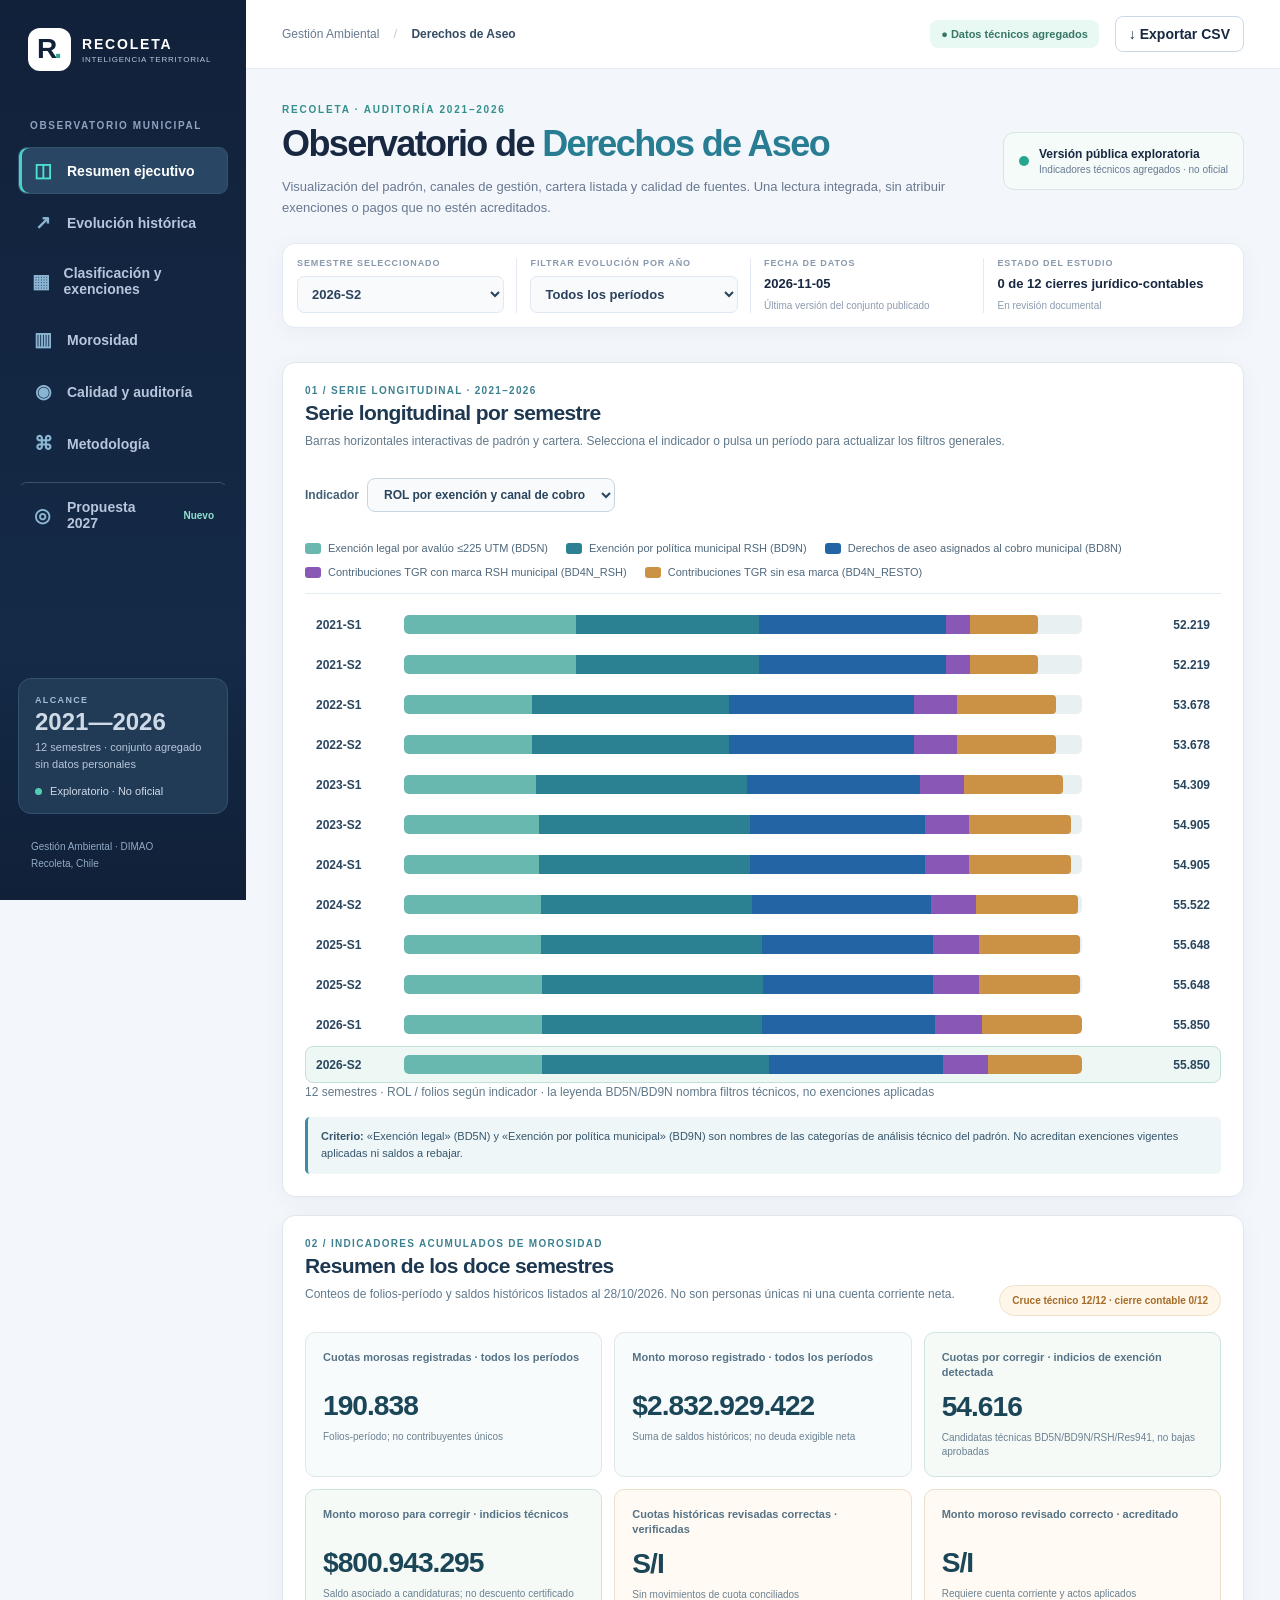
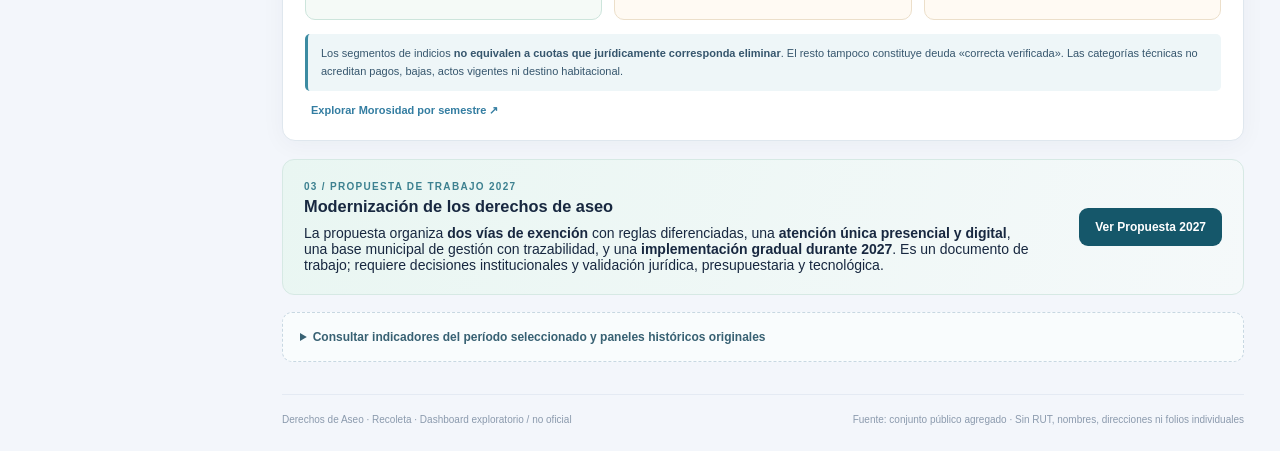
==== commit 4e26d400: "feat(ce39): principal v2 conserva sidebar y 7 pestañas, longitudinal primero, seis KPI, 2027 y Moros" ====
--- a/v2/index.html
+++ b/v2/index.html
@@ -9,7 +9,10 @@
   <link rel="stylesheet" href="assets/cartera_exenciones.css">
   <link rel="stylesheet" href="assets/deuda_depurada.css">
   <script src="assets/cartera_exenciones.js" defer></script>
+  <script src="assets/morosidad_diagnosticos_ce10.js" defer></script>
   <script src="assets/deuda_depurada.js" defer></script>
+  <link rel="stylesheet" href="assets/ce39_integracion.css">
+  <script src="assets/ce39_integracion.js" defer></script>
 </head>
 <body>
 <div class="shell">
@@ -34,15 +37,85 @@
       <div class="page-head"><div><div class="eyebrow">RECOLETA · AUDITORÍA 2021–2026</div><h1>Observatorio de <em>Derechos de Aseo</em></h1><p>Visualización del padrón, canales de gestión, cartera listada y calidad de fuentes. Una lectura integrada, sin atribuir exenciones o pagos que no estén acreditados.</p></div><div class="head-stamp"><span class="stamp-dot"></span><div><b>Versión pública exploratoria</b><small>Indicadores técnicos agregados · no oficial</small></div></div></div>
       <div class="controls" aria-label="Filtros globales"><div class="control"><label for="period">SEMESTRE SELECCIONADO</label><select id="period"></select></div><div class="control"><label for="year">FILTRAR EVOLUCIÓN POR AÑO</label><select id="year"></select></div><div class="control control-status"><span>FECHA DE DATOS</span><b id="dataDate">—</b><small>Última versión del conjunto publicado</small></div><div class="control control-status"><span>ESTADO DEL ESTUDIO</span><b>0 de 12 cierres jurídico-contables</b><small>En revisión documental</small></div></div>
       <div id="loadError" role="alert" hidden></div>
-      <section id="view-resumen" class="view active" aria-labelledby="title-resumen"><div class="section-title"><div><div class="eyebrow ink">01 / VISTA GENERAL</div><h2 id="title-resumen">Pulso del período <span id="periodName">—</span></h2></div><span id="statusPill" class="status-pill">Cargando…</span></div>
+      <section id="view-resumen" class="view active" aria-labelledby="title-resumen"><div class="ce39-main" id="ce39-home">
+        <section class="ce39-block" aria-labelledby="ce39-title-long">
+          <div class="ce39-block-head">
+            <div><div class="ce39-no">01 / SERIE LONGITUDINAL · 2021–2026</div><h3 id="ce39-title-long">Serie longitudinal por semestre</h3><p>Barras horizontales interactivas de padrón y cartera. Selecciona el indicador o pulsa un período para actualizar los filtros generales.</p></div>
+            <label class="ce39-field" for="ce39-metric">Indicador
+              <select id="ce39-metric">
+                <option value="composicion">ROL por exención y canal de cobro</option>
+                <option value="tgr">TGR: con marca RSH / resto</option>
+                <option value="rol_total">ROL del padrón</option>
+                <option value="folios_listados">Folios de cartera</option>
+                <option value="saldo_listado_millones_clp">Saldo histórico CLP</option>
+              </select>
+            </label>
+          </div>
+          <div id="ce39-series-legend" class="ce39-legend" aria-label="Leyenda de la serie longitudinal"></div>
+          <div id="ce39-series" class="ce39-chart" role="group" aria-label="Serie longitudinal de doce semestres"></div>
+          <p id="ce39-series-status" class="ce39-status" role="status" aria-live="polite">Comprobando fuente y cuadraturas…</p>
+          <div class="ce39-note"><b>Criterio:</b> «Exención legal» (BD5N) y «Exención por política municipal» (BD9N) son nombres de las categorías de análisis técnico del padrón. No acreditan exenciones vigentes aplicadas ni saldos a rebajar.</div>
+        </section>
+        <section class="ce39-block" aria-labelledby="ce39-title-kpis">
+          <div class="ce39-block-head"><div><div class="ce39-no">02 / INDICADORES ACUMULADOS DE MOROSIDAD</div><h3 id="ce39-title-kpis">Resumen de los doce semestres</h3><p>Conteos de folios-período y saldos históricos listados al 28/10/2026. No son personas únicas ni una cuenta corriente neta.</p></div><span class="status-pill warning">Cruce técnico 12/12 · cierre contable 0/12</span></div>
+          <div class="ce39-cards" aria-label="Seis indicadores generales de morosidad">
+            <article class="ce39-card"><small>Cuotas morosas registradas · todos los períodos</small><strong id="ce39-k-folios">—</strong><em>Folios-período; no contribuyentes únicos</em></article>
+            <article class="ce39-card"><small>Monto moroso registrado · todos los períodos</small><strong id="ce39-k-saldo">—</strong><em>Suma de saldos históricos; no deuda exigible neta</em></article>
+            <article class="ce39-card"><small>Cuotas por corregir · indicios de exención detectada</small><strong id="ce39-k-review">—</strong><em>Candidatas técnicas BD5N/BD9N/RSH/Res941, no bajas aprobadas</em></article>
+            <article class="ce39-card"><small>Monto moroso para corregir · indicios técnicos</small><strong id="ce39-k-review-clp">—</strong><em>Saldo asociado a candidaturas; no descuento certificado</em></article>
+            <article class="ce39-card"><small>Cuotas históricas revisadas correctas · verificadas</small><strong id="ce39-k-correct">S/I</strong><em>Sin movimientos de cuota conciliados</em></article>
+            <article class="ce39-card"><small>Monto moroso revisado correcto · acreditado</small><strong id="ce39-k-correct-clp">S/I</strong><em>Requiere cuenta corriente y actos aplicados</em></article>
+          </div>
+          <div class="ce39-note">Los segmentos de indicios <b>no equivalen a cuotas que jurídicamente corresponda eliminar</b>. El resto tampoco constituye deuda «correcta verificada». Las categorías técnicas no acreditan pagos, bajas, actos vigentes ni destino habitacional.</div>
+          <button class="text-link" type="button" data-go="cartera" style="margin-top:12px">Explorar Morosidad por semestre ↗</button>
+        </section>
+        <section class="ce39-2027" aria-labelledby="ce39-title-2027">
+          <div><div class="ce39-no">03 / PROPUESTA DE TRABAJO 2027</div><h3 id="ce39-title-2027">Modernización de los derechos de aseo</h3>
+            <p>La propuesta organiza <b>dos vías de exención</b> con reglas diferenciadas, una <b>atención única presencial y digital</b>, una base municipal de gestión con trazabilidad, y una <b>implementación gradual durante 2027</b>. Es un documento de trabajo; requiere decisiones institucionales y validación jurídica, presupuestaria y tecnológica.</p>
+          </div>
+          <a id="ce39-go-2027" href="propuesta-2027/" aria-label="Abrir módulo Propuesta 2027">Ver Propuesta 2027</a>
+        </section>
+      </div>
+      <details class="ce39-archive"><summary>Consultar indicadores del período seleccionado y paneles históricos originales</summary><div class="ce39-archive-content">
+      <div class="section-title"><div><div class="eyebrow ink">01 / VISTA GENERAL</div><h2 id="title-resumen">Pulso del período <span id="periodName">—</span></h2></div><span id="statusPill" class="status-pill">Cargando…</span></div>
         <div class="kpis"><article class="kpi kpi-primary"><span>ROL del padrón</span><strong id="kRol">—</strong><small>Universo técnico del semestre</small><div class="kpi-accent"></div></article><article class="kpi"><span>Posible exención por avalúo · BD5N</span><strong id="k225">—</strong><small id="s225">Filtro técnico ≤225 UTM</small></article><article class="kpi"><span>Posible exención municipal RSH · BD9N</span><strong id="kRsh">—</strong><small id="sRsh">Coincidencia técnica</small></article><article class="kpi"><span>Canal municipal · BD8N</span><strong id="kMunicipal">—</strong><small>Asignado al canal, no pago efectivo</small></article><article class="kpi"><span>Canal TGR · subtotal BD4N</span><strong id="kTgr">—</strong><small>No se suma como sexto grupo</small></article><article class="kpi"><span>Folios con saldo listado</span><strong id="kFolios">—</strong><small id="kSaldo">Saldo: —</small></article></div>
         <div class="cards two-col"><article class="panel large"><div class="panel-header"><div><span class="mini-label">COMPOSICIÓN DEL PADRÓN</span><h3>Cinco segmentos exclusivos</h3><p>Distribución técnica de ROL; el total TGR es solo un subtotal.</p></div><span class="panel-icon">◫</span></div><div id="overviewStack" class="stack-large" role="img" aria-label="Barra de composición por cinco grupos"></div><div id="overviewLegend" class="legend-grid"></div><div class="panel-footer">Cada categoría representa ROL del mismo semestre. <b>Ningún grupo acredita pago o exención individual.</b></div></article>
         <article class="panel"><div class="panel-header"><div><span class="mini-label">RESUMEN DE CARTERA</span><h3>Folios y saldo listado</h3><p>Dos medidas diferentes, sin equipararlas a deuda exigible.</p></div></div><div id="overviewCartera" class="dual-stats"></div><div class="hint"><b>Precaución contable</b><p>Los saldos provienen de cortes por período. No son una cifra de deuda exigible certificada ni ingresos recaudados.</p></div></article></div>
         <div class="cards two-col"><article class="panel"><div class="panel-header"><div><span class="mini-label">SERIE LONGITUDINAL</span><h3>Padrón por semestre</h3><p>Evolución descriptiva; períodos referenciales identificados.</p></div><button class="text-link" data-go="evolucion">Explorar ↗</button></div><div id="overviewLine" class="chart-area" role="img" aria-label="Gráfico de evolución del padrón"></div></article><article class="panel"><div class="panel-header"><div><span class="mini-label">SEMÁFORO METODOLÓGICO</span><h3>Calidad de los 12 períodos</h3><p>Detecta padrones referenciales y correcciones pendientes.</p></div><button class="text-link" data-go="calidad">Ver matriz ↗</button></div><div id="overviewQuality" class="quality-overview"></div><div class="panel-footer">La existencia de un registro no equivale a cierre jurídico o contable.</div></article></div>
+      </div></details>
       </section>
       <section id="view-evolucion" class="view" aria-labelledby="title-evolucion"><div class="section-title"><div><div class="eyebrow ink">02 / SERIE 2021–2026</div><h2 id="title-evolucion">Evolución histórica</h2></div><span class="status-pill neutral">Comparabilidad condicionada</span></div><div class="cards"><article class="panel"><div class="panel-header"><div><span class="mini-label">COMPOSICIÓN</span><h3>Evolución de los cinco grupos</h3><p>Los tramos son excluyentes. El residuo conocido se identifica por separado.</p></div></div><div id="historicalStacks" class="historical-stack-area"></div><div id="historicLegend" class="legend-grid compact"></div></article></div><div class="cards two-col"><article class="panel"><div class="panel-header"><div><span class="mini-label">UNIVERSO SII</span><h3>ROL totales por semestre</h3></div></div><div id="historicalLine" class="chart-area"></div></article><article class="panel"><div class="panel-header"><div><span class="mini-label">VARIACIÓN</span><h3>Comparador de períodos</h3></div></div><div class="compare-controls"><label>Período A<select id="compareA"></select></label><label>Período B<select id="compareB"></select></label></div><div id="compareOutput"></div></article></div></section>
       <section id="view-clasificacion" class="view" aria-labelledby="title-clasificacion"><div class="section-title"><div><div class="eyebrow ink">03 / PADRÓN Y BENEFICIOS</div><h2 id="title-clasificacion">Clasificación técnica del padrón</h2></div></div><div class="cards"><article class="panel"><div class="panel-header"><div><span class="mini-label">ESQUEMA DE FORMACIÓN</span><h3>De BD1 a las cinco categorías</h3><p>Subdivisión técnica del padrón del período activo; no son resoluciones de exención.</p></div></div><div class="flowtop"><div class="rootbox"><small>UNIVERSO BASE · BD1</small><b id="flowRoot">— ROL</b></div><div class="connector-down"></div></div><div id="flowGroups" class="flowgrid"></div><div class="flow-sub"><span>Subtotal BD4N</span><strong id="flowTgr">—</strong><small>BD4N_RSH + BD4N_RESTO; no se suma nuevamente al total</small></div></article></div><div class="cards"><article class="panel"><div class="panel-header"><div><span class="mini-label">TABLA EXPLICATIVA</span><h3>Categorías, cantidades y criterios de lectura</h3></div></div><div class="table-scroll"><table><thead><tr><th>Descripción ciudadana</th><th>Código</th><th>ROL</th><th>% BD1</th><th>Qué NO demuestra</th></tr></thead><tbody id="groupTable"></tbody></table></div></article></div></section>
-      <section id="view-cartera" class="view" aria-labelledby="title-cartera"><div class="section-title"><div><div class="eyebrow ink">04 / MOROSIDAD</div><h2 id="title-cartera">Morosidad</h2></div><span class="status-pill warning">Sin conciliación contable completa</span></div><div class="da-audit-panel" aria-labelledby="da-audit-roles">
+      <section id="view-cartera" class="view" aria-labelledby="title-cartera"><section class="ce39-block" id="ce39-morosidad" aria-labelledby="ce39-moro-heading" style="margin-bottom:22px">
+  <div class="ce39-moro-head">
+    <div><div class="ce39-no">01 / MOROSIDAD · BARRAS APILADAS 2021–2026</div><h3 id="ce39-moro-heading">Cuotas históricas y revisión de exenciones</h3>
+      <p>Vista integrada de la propuesta validada, con doce semestres. Las tres categorías son exclusivas dentro de los cruces técnicos; todavía no acreditan que una deuda deba corregirse ni que otra sea exigible.</p></div>
+    <div class="ce39-moro-buttons" aria-label="Unidad de las barras apiladas">
+      <button id="ce39-moro-folios" type="button" aria-pressed="true">Folios</button>
+      <button id="ce39-moro-clp" type="button" aria-pressed="false">Monto $</button>
+    </div>
+  </div>
+  <div class="ce39-legend" id="ce39-moro-legend">
+    <span class="ce39-key"><i class="ce39-dot" aria-hidden="true" style="background:#148878"></i>Cuotas para corregir, por exención municipal</span>
+    <span class="ce39-key"><i class="ce39-dot" aria-hidden="true" style="background:#d69b38"></i>Cuotas para corregir, por exención legal</span>
+    <span class="ce39-key"><i class="ce39-dot" aria-hidden="true" style="background:#9baeb9"></i>Cuotas históricas revisadas sin exención</span>
+  </div>
+  <p class="ce39-status">«Revisadas sin exención» significa <b>sin coincidencia con los filtros técnicos evaluados</b>, no cuotas con cobro correcto confirmado. Las dos primeras categorías son candidaturas, no descargas efectivamente aplicadas.</p>
+  <div id="ce39-moro-rows" class="ce39-chart" role="group" aria-label="Doce barras apiladas de Morosidad"></div>
+  <p id="ce39-moro-status" class="ce39-status" role="status" aria-live="polite">Comprobando cuadraturas de los doce semestres…</p>
+  <div class="ce39-moro-detail" aria-live="polite">
+    <h4 id="ce39-moro-name">Selecciona un semestre</h4>
+    <div class="ce39-detail-values">
+      <div><small>Cuotas históricas registradas</small><strong id="ce39-moro-total">—</strong></div>
+      <div><small>Indicio de exención municipal</small><strong id="ce39-moro-mun">—</strong></div>
+      <div><small>Filtro de exención legal</small><strong id="ce39-moro-legal">—</strong></div>
+      <div><small>Sin indicio técnico identificado</small><strong id="ce39-moro-rest">—</strong></div>
+    </div>
+    <p class="ce39-subtle" id="ce39-moro-note" style="margin-top:12px">No confundir criterios técnicos con actos y bajas contables.</p>
+  </div>
+  <div class="ce39-note"><b>Alcance:</b> el corte histórico es 28/10/2026. Hay 12/12 segmentaciones técnicas y 0/12 cierres jurídico-contables; el importe realmente corregible y el saldo exigible depurado siguen S/I. <a href="../propuestas/morosidad-apilada-20261123/">Abrir también la versión exploratoria independiente</a>.</div>
+</section>
+<div class="section-title"><div><div class="eyebrow ink">04 / MOROSIDAD</div><h2 id="title-cartera">Morosidad</h2></div><span class="status-pill warning">Sin conciliación contable completa</span></div><div class="da-audit-panel" aria-labelledby="da-audit-roles">
   <div class="section-title da-audit-heading">
     <div><div class="eyebrow ink">04.B / VERIFICACIÓN DE EXENCIONES</div><h3 id="da-audit-roles">Auditoría de cuotas potencialmente exentas</h3></div>
     <span class="status-pill warning">Diagnóstico técnico · no es una orden de descarga</span>
@@ -106,6 +179,14 @@
       <div id="da-net-bars" aria-label="Composición técnica de saldos registrados por semestre"></div>
       <p id="da-net-chart-caption" class="da-net-foot"></p><p id="da-net-scope" class="da-net-foot"></p>
       <div id="da-net-focal-summary" class="da-net-focal-summary" aria-live="polite" aria-label="Hallazgos recuperados de los tres semestres sin clasificación masiva" hidden></div>
+      <section id="da-net-ce10" class="da-net-ce10" aria-labelledby="da-net-ce10-title">
+        <div class="da-net-ce10-heading"><span class="mini-label">CE10 · EVIDENCIA RECUPERADA / CORTE 28-10-2026</span>
+          <h4 id="da-net-ce10-title">Qué sabemos de los tres períodos todavía sin cruce completo</h4>
+          <p>Desglose real de los expedientes por <strong>criterios distintos</strong>: tarifa (2025-S2), vencimiento (2026-S1) y presencia en lista provisional BD8N (2026-S2). Estos segmentos <strong>no son grupos de exención</strong> y no deben sumarse a los hallazgos focales ni descontarse de la morosidad.</p>
+        </div>
+        <p id="da-net-ce10-status" class="da-net-ce10-status">Cargando controles agregados...</p>
+        <div id="da-net-ce10-cards" class="da-net-ce10-cards" aria-live="polite"></div>
+      </section>
       <section id="da-net-ce08-detail" class="da-net-ce08-detail" aria-label="Desglose técnico CE08 de períodos revisados" hidden>
         <h4>Detalle de cinco grupos del cruce autorizado CE08</h4>
         <p>Importes de cartera asignados técnicamente por grupo, más folios residuales. BD4N corresponde al canal TGR. No equivale a exenciones otorgadas ni a deuda depurada.</p>
--- a/v2/assets/deuda_depurada.css
+++ b/v2/assets/deuda_depurada.css
@@ -99,3 +99,47 @@
 .da-net-focal-summary-detail{font-size:11px;color:#4c5870;line-height:1.45;margin:6px 0}
 .da-net-focal-summary-warning{font-size:11px;color:#755524;line-height:1.5;background:#fff7e9;border-radius:5px;padding:8px;margin:10px 0 2px}
 @media(max-width:980px){.da-net-focal-summary{grid-template-columns:1fr}}
+
+/* CE08 · agregado técnico revisado, cinco grupos exclusivos (sin confundir con contabilidad) */
+.da-net-ce08-status{margin:14px 0 17px;color:#40596b;font-size:12px;line-height:1.55;border-bottom:1px solid #dbe5e9;padding:0 0 12px}
+.da-net-ce08-legend{padding:9px 0 6px;border-top:1px dashed #ccdce1;margin:7px 0 12px}
+.da-net-ce08-legend[hidden],.da-net-ce08-detail[hidden]{display:none!important}
+.da-net-segment-bd5n,.da-net-chip.bd5n{background:#d79a39}
+.da-net-segment-bd9n,.da-net-chip.bd9n{background:#bd744b}
+.da-net-segment-bd8n,.da-net-chip.bd8n{background:#307f94}
+.da-net-segment-bd4n-rsh,.da-net-chip.bd4n-rsh{background:#7e78ad}
+.da-net-segment-bd4n-resto,.da-net-chip.bd4n-resto{background:#779486}
+.da-net-verified-marker{color:#1f6574!important;font-weight:750}
+.da-net-ce08-detail{margin:19px 0 4px;padding:12px 0 8px;border-top:1px solid #d8e5e8}
+.da-net-ce08-detail h4{font-size:15px;color:#264c5b;margin:7px 0}
+.da-net-ce08-detail p{font-size:11px;line-height:1.5;color:#55707e}
+.da-net-ce08-scroll{overflow-x:auto;max-width:100%;margin-top:12px}
+.da-net-ce08-scroll table{border-collapse:collapse;min-width:1000px;width:100%;font-size:11px}
+.da-net-ce08-scroll th{background:#f0f6f7;color:#37596b;text-align:left;padding:8px;border-bottom:1px solid #ccdfe4;white-space:normal}
+.da-net-ce08-scroll td{padding:9px 8px;border-bottom:1px solid #e3ecee;vertical-align:top;color:#37586a}
+.da-net-ce08-scroll td:first-child{font-weight:700}
+.da-net-ce08-scroll td strong{display:block;font-size:12px;white-space:nowrap}
+.da-net-ce08-scroll td small{display:block;margin-top:4px;color:#708394;font-size:10px}
+
+
+/* CE10: cuadros auditables de evidencia agregada; no equivalen a clasificación de exenciones */
+.da-net-ce10{margin:20px 0 18px;border-top:1px solid #d5e1e6;padding:17px 0 0}
+.da-net-ce10-heading h4{font-size:15px;margin:6px 0;color:#254c61}
+.da-net-ce10-heading p,.da-net-ce10-status{font-size:12px;line-height:1.6;color:#577080;max-width:1100px}
+.da-net-ce10-status{margin:12px 0 16px}
+.da-net-ce10-cards{display:grid;grid-template-columns:repeat(3,minmax(0,1fr));gap:12px}
+.da-net-ce10-card{min-width:0;border:1px solid #d7e4ea;background:#f9fbfc;border-radius:9px;padding:14px}
+.da-net-ce10-card h5{font-size:13px;line-height:1.45;color:#294e62;margin:0 0 8px}
+.da-net-ce10-sub{font-size:11px;color:#557184;margin:0 0 10px}
+.da-net-ce10-bar{height:12px;display:flex;width:100%;overflow:hidden;background:#bbc9d0;border-radius:5px}
+.da-net-ce10-bar span{height:100%;display:block;min-width:0}
+.da-net-ce10-color-0{background:#3983a2}
+.da-net-ce10-color-1{background:#e1a64e}
+.da-net-ce10-color-2{background:#aa799d}
+.da-net-ce10-segments{padding:0;margin:10px 0 12px;list-style:none}
+.da-net-ce10-segments li{display:grid;grid-template-columns:9px minmax(0,1fr);gap:6px 8px;align-items:start;border-bottom:1px solid #e1e9ed;padding:7px 0;font-size:11px;color:#405c6c}
+.da-net-ce10-dot{width:8px;height:8px;border-radius:2px;margin-top:3px}
+.da-net-ce10-segments li strong{grid-column:2;font-size:11px;font-weight:700}
+.da-net-ce10-note{font-size:11px;line-height:1.5;color:#6f5b46;margin:5px 0}
+.da-net-ce10-next{font-size:11px;line-height:1.5;color:#2b5364;border-left:3px solid #598dab;padding:8px;background:#eff6f8;margin:11px 0 0}
+@media(max-width:1000px){.da-net-ce10-cards{grid-template-columns:1fr}}
--- a/v2/assets/ce39_integracion.css
+++ b/v2/assets/ce39_integracion.css
@@ -0,0 +1,56 @@
+/* CE39 · Sección longitudinal, 6 KPI acumulados y Morosidad apilada integrada.
+   Aislado de estilos originales del resto de las pestañas. */
+.ce39-main{display:grid;gap:18px}
+.ce39-block{border:1px solid #dfe7ee;background:#fff;border-radius:13px;padding:22px;min-width:0;box-shadow:0 4px 24px #182d4b0b}
+.ce39-block-head{display:flex;align-items:end;justify-content:space-between;gap:14px;flex-wrap:wrap;margin-bottom:16px}
+.ce39-no{font-size:10px;text-transform:uppercase;letter-spacing:.13em;font-weight:800;color:#3d8190}
+.ce39-block h3{font-size:21px;letter-spacing:-.028em;margin:5px 0 7px;color:#1d3850}
+.ce39-block p{font-size:12px;line-height:1.6;color:#61798b;margin:0 0 12px}
+.ce39-field{display:flex;align-items:center;gap:8px;font-size:12px;color:#426178;font-weight:750;flex-wrap:wrap}
+.ce39-field select{min-width:0;max-width:100%;padding:8px 12px;border:1px solid #c5d6e2;border-radius:8px;background:#f8fafc;color:#29455e;font-weight:700}
+.ce39-legend{display:flex;gap:9px 18px;align-items:flex-start;flex-wrap:wrap;padding:13px 0;border-bottom:1px solid #e3ecf0}
+.ce39-key{display:flex;align-items:center;gap:7px;color:#4f687c;font-size:11px;line-height:1.4;max-width:370px}
+.ce39-dot{width:16px;height:11px;border-radius:3px;flex:none}
+.ce39-chart{display:grid;gap:3px;margin-top:12px}
+.ce39-row{border:1px solid transparent;background:transparent;width:100%;display:grid;grid-template-columns:76px minmax(0,1fr) 116px;align-items:center;gap:12px;padding:8px 10px;border-radius:8px;color:#29465e;text-align:left}
+.ce39-row:hover{background:#f4f9f8}
+.ce39-row[aria-pressed="true"]{border-color:#c4e0da;background:#edf8f5}
+.ce39-row-year{font-size:12px;font-weight:850;font-variant-numeric:tabular-nums}
+.ce39-track{height:20px;border-radius:5px;background:#e8f0f2;overflow:hidden}
+.ce39-bars{height:100%;display:flex;overflow:hidden;min-width:0;border-radius:4px}
+.ce39-seg{height:100%;min-width:0;display:block;flex-basis:0}
+.ce39-row-num{font-size:12px;text-align:right;font-weight:750;font-variant-numeric:tabular-nums}
+.ce39-status{font-size:11px;line-height:1.55;color:#507283;margin:11px 0 0}
+.ce39-cards{display:grid;grid-template-columns:repeat(3,minmax(0,1fr));gap:12px}
+.ce39-card{border:1px solid #dfe8eb;background:#f8fbfc;border-radius:10px;padding:17px;min-width:0}
+.ce39-card:nth-child(3),.ce39-card:nth-child(4){background:#f5faf7;border-color:#cde5dc}
+.ce39-card:nth-child(5),.ce39-card:nth-child(6){background:#fffaf3;border-color:#ecdfca}
+.ce39-card small{font-size:11px;line-height:1.4;color:#567386;font-weight:750;display:block;min-height:30px}
+.ce39-card strong{font-size:clamp(20px,2.2vw,29px);line-height:1.25;letter-spacing:-.035em;color:#1b4658;font-variant-numeric:tabular-nums;display:block;margin:8px 0 7px;overflow-wrap:anywhere}
+.ce39-card em{font-size:10px;color:#6b8192;line-height:1.4;font-style:normal;display:block}
+.ce39-note{background:#eef6f8;border-left:3px solid #3c8ba2;border-radius:5px;padding:11px 13px;font-size:11px;line-height:1.6;color:#36566d;margin-top:14px}
+.ce39-2027{background:linear-gradient(110deg,#e9f6f2,#f5f9fa);border:1px solid #d6e9e4;border-radius:12px;padding:21px;display:flex;align-items:center;justify-content:space-between;gap:24px}
+.ce39-2027 h3{margin:5px 0 9px}
+.ce39-2027 p{margin:0;max-width:730px}
+.ce39-2027 a{padding:12px 16px;background:#15576a;color:white;text-decoration:none;border-radius:9px;font-weight:850;white-space:nowrap;font-size:12px}
+.ce39-2027 a:hover{background:#116b7c}
+.ce39-archive{margin-top:17px;border:1px dashed #c8d8e2;background:#f9fcfd;border-radius:10px;padding:10px}
+.ce39-archive>summary{font-size:12px;font-weight:800;color:#386173;cursor:pointer;padding:7px}
+.ce39-archive-content{padding:14px 3px 2px}
+.ce39-moro-head{display:flex;align-items:end;justify-content:space-between;gap:12px;flex-wrap:wrap}
+.ce39-moro-buttons{display:flex;gap:4px;padding:4px;border:1px solid #c7d9dd;background:#f3f8f8;border-radius:8px}
+.ce39-moro-buttons button{border:0;background:transparent;color:#466677;padding:8px 12px;font-size:12px;font-weight:800;border-radius:5px}
+.ce39-moro-buttons button[aria-pressed="true"]{color:white;background:#176176}
+.ce39-moro-detail{background:#f2f8f7;border:1px solid #d4e7e4;border-radius:9px;padding:15px;margin-top:14px}
+.ce39-moro-detail h4{font-size:14px;margin:0 0 9px}
+.ce39-detail-values{display:grid;grid-template-columns:repeat(4,minmax(0,1fr));gap:8px}
+.ce39-detail-values div{background:white;border:1px solid #e0e9ed;border-radius:7px;padding:10px;min-width:0}
+.ce39-detail-values small{display:block;font-size:10px;color:#63808d}
+.ce39-detail-values strong{display:block;font-variant-numeric:tabular-nums;color:#23495c;font-size:17px;margin-top:4px;overflow-wrap:anywhere}
+.ce39-chart .ce39-row{cursor:pointer}
+.ce39-chart .ce39-track{height:19px}
+.ce39-subtle{font-size:11px;color:#647e8b}
+.ce39-unclassified{background:repeating-linear-gradient(-45deg,#a7b9c3,#a7b9c3 6px,#e1eaf0 6px,#e1eaf0 12px)}
+@media(max-width:1000px){.ce39-cards{grid-template-columns:repeat(2,minmax(0,1fr))}}
+@media(max-width:720px){.ce39-block{padding:14px}.ce39-cards{grid-template-columns:repeat(2,minmax(0,1fr));gap:8px}.ce39-2027{flex-direction:column;align-items:start}.ce39-detail-values{grid-template-columns:repeat(2,minmax(0,1fr))}.ce39-row{grid-template-columns:67px minmax(0,1fr) 82px;gap:6px;padding:7px 4px}.ce39-row-year,.ce39-row-num{font-size:10px}.ce39-key{font-size:10px}.ce39-block h3{font-size:18px}.ce39-track{height:17px}}
+@media(max-width:350px){.ce39-cards{grid-template-columns:1fr}.ce39-row{grid-template-columns:59px minmax(0,1fr) 67px}.ce39-detail-values{grid-template-columns:1fr 1fr}}
